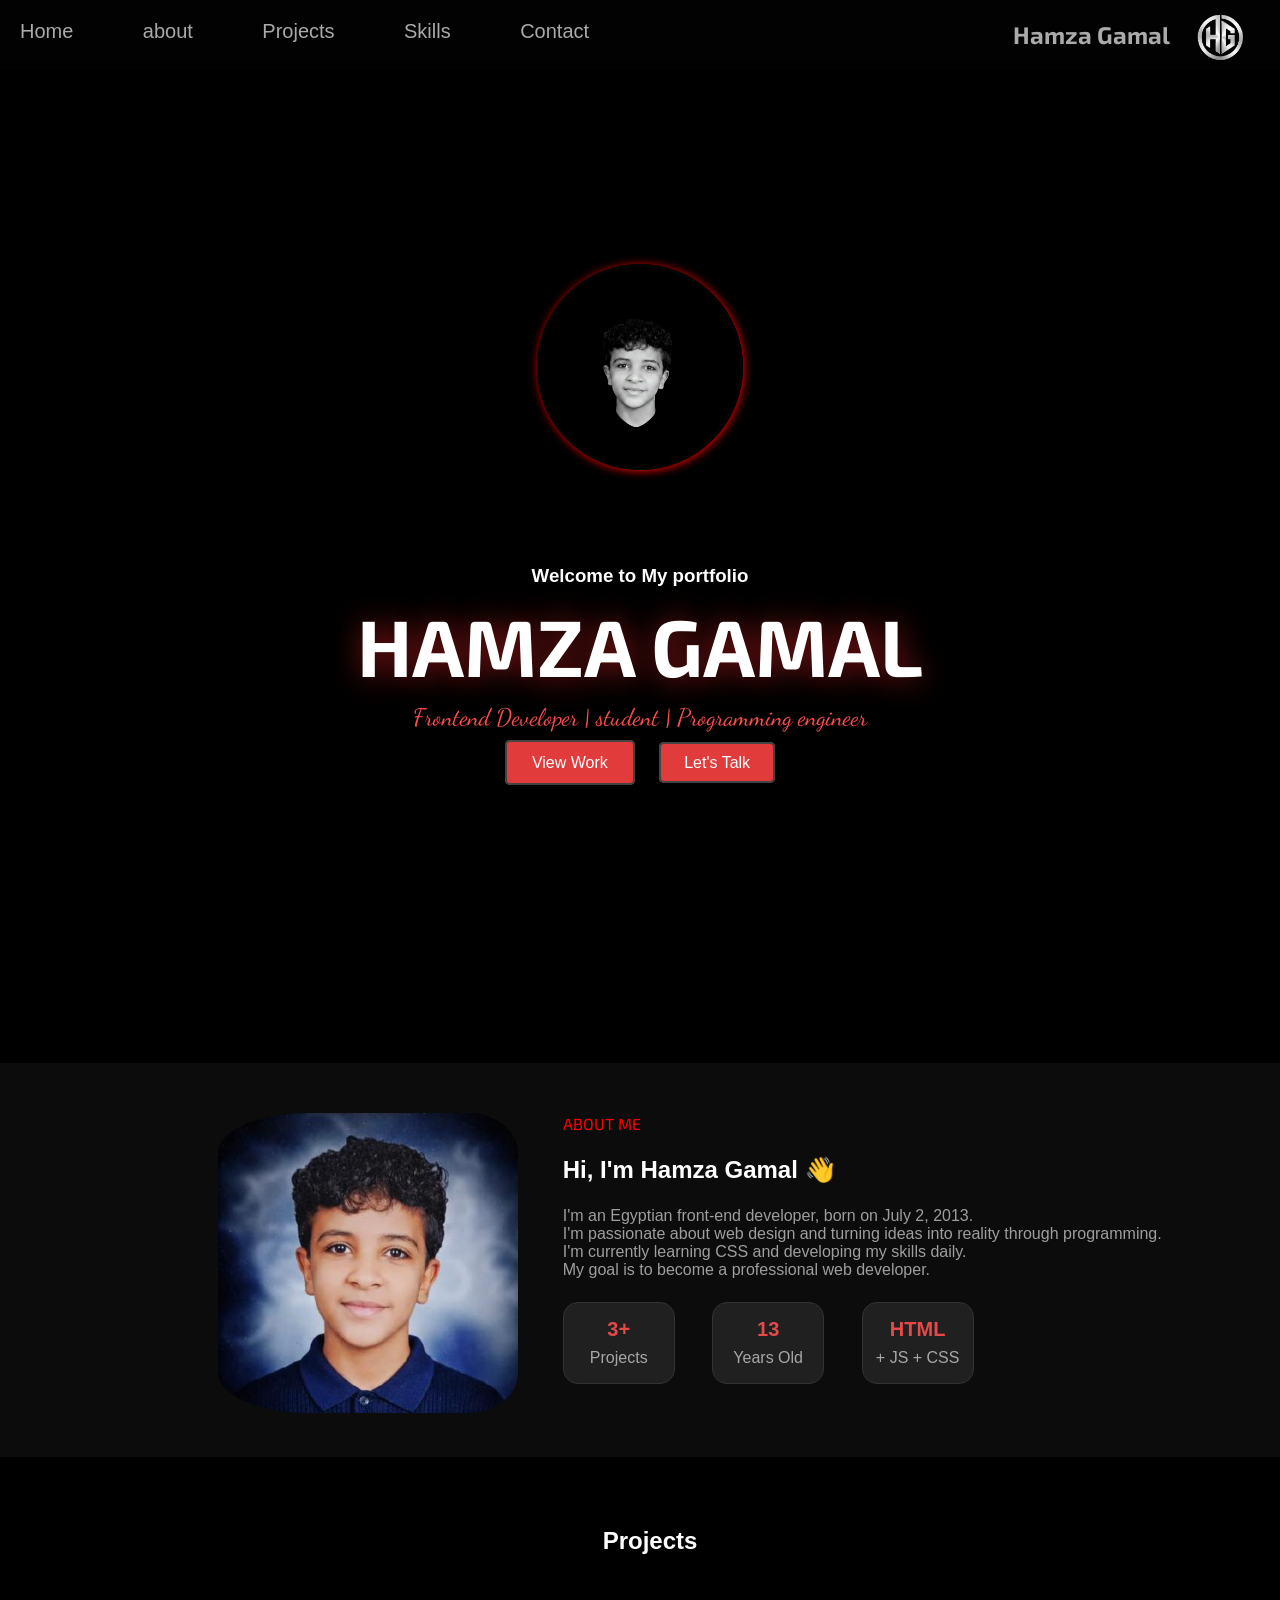
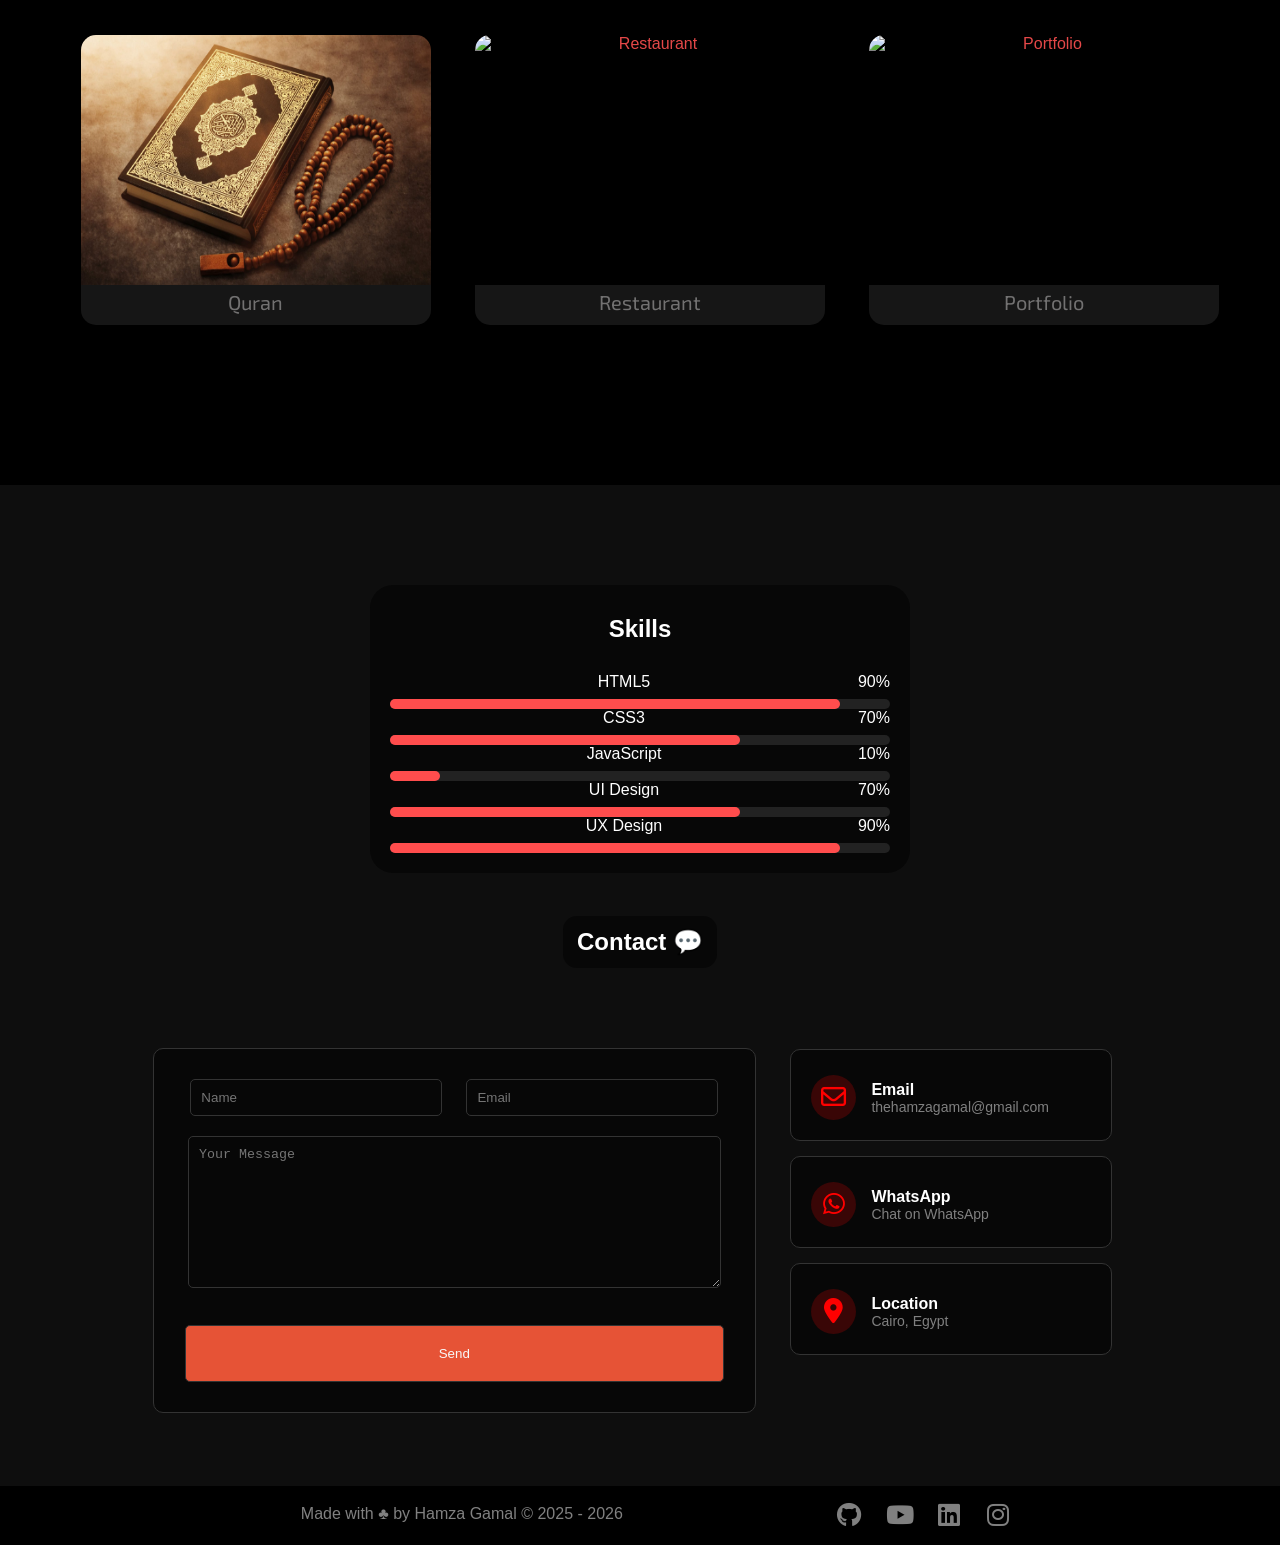
==== index.html @ 473e9469 "غيرت اسم لوجو الصفحه" ====
<!DOCTYPE html>

<html>



<head>

    <meta name="viewport" content="width=device-width, initial-scale=1.0">
    <link rel="stylesheet" href="style.css">
    <link rel="shortcut icon" href="images/logo-al-safha-al-portofolio.png" type="image/png">
    <title>Hamza Gamal | Portfolio</title>

    <!-- /////////////////////////////////////////// -->
    <link rel="stylesheet" href="https://cdnjs.cloudflare.com/ajax/libs/font-awesome/6.5.1/css/all.min.css">
    <link href="https://fonts.googleapis.com/css2?family=Dancing+Script:wght@400..700&family=Exo+2:ital,wght@0,100..900;1,100..900&family=Fira+Sans:ital,wght@0,100;0,200;0,300;0,400;0,500;0,600;0,700;0,800;0,900;1,100;1,200;1,300;1,400;1,500;1,600;1,700;1,800;1,900&family=Playwrite+DE+SAS:wght@300&family=Roboto:ital,wght@0,100..900;1,100..900&family=Rubik+Storm&display=swap" rel="stylesheet">

</head>




<body id="Home">
        <!-- //////////////////////////////////////////////////         navbar 🔴     //////////////////////////////////////////////// -->

    <header>
        <nav class="navbar">
            <div class="logo">
                <a id="#Home" href="https://hamza-gamal.github.io/portfolio/">Hamza Gamal</a>
                <div class="img-logo">
                    <a id="Home" href="https://hamza-gamal.github.io/portfolio/"> 
                    <img class="صوره-اللوجو" src="images/logo-white.png"alt="logo">
                    </a> 
                </div> 
            </div>

            <span class="hamburger"><i style="margin-left: 15px ; margin-top: 7px;" class="fa-solid fa-bars"></i></span>

            <ul class="nav-links">
                <li><a href="#Home">Home</a></li>
                <li><a href="#about">about</a></li>
                <li><a href="#Projects">Projects</a></li>
                <li><a href="#Skills"> Skills</a></li>
                <li><a href="#Contact">Contact </a></li>
            </ul>


    <div class="stop"></div>

        </nav>
             <div class="line"></div>   

    </header>


    <!-- //////////////////////////////////////////////////         hero 🔴     //////////////////////////////////////////////// -->

    <section id="home" class="hero">

        <div class="hero-content">
        <div class="image-caption">
        <div class="image-2-caption">
        <img class="image" src="images/hamza-pic4.jfif" alt="moparmeg">
        </div>
        <div class="caption">
            <h2>Hamza Gamal</h2>
            <p>Frontend Developer | student | Programming engineer</p>
           </div>

</div>
            <div class="text-hero">

                <h3 class="Welcomeportfolio">Welcome to My portfolio</h3>
                <h1 class="Hamza_Gamal">HAMZA GAMAL</h1>
                <p class="typewriter">Frontend Developer | student | Programming engineer</p>
                <div class="C">
                <a href="#Projects" class="main-btn">View Work</a>
                <a href="#Contact" class="sec-btn">Let's Talk</a>
                </div>

            </div>

    </section>
        </div>
        <span class="stop"></span>
    </div> 

        <!-- //////////////////////////////////////////////////         ABOUT ME 🔴     //////////////////////////////////////////////// -->


    <section id="about" class="about">

        <img class="about-dont-img img-about" src="images/275183231.jfif" alt="my image">

        <div class="about-dont-img">
            <p class="all-not-img p1-about">ABOUT ME</p>
            <h2 class="all-not-img h2-about">Hi, I'm Hamza Gamal 👋</h2>
            <p class="all-not-img p2-about">I'm an Egyptian front-end developer, born on July 2, 2013. <br> I'm passionate about web design and turning ideas into reality through programming. <br> I'm currently learning CSS and developing my skills daily. <br> My goal is to become a professional web developer.</p>
            <div class="all-not-img puzzile-about">
                <div style="color: rgb(231, 72, 72) ; margin-top: 15px;; font-weight: bold;font-size: 20px;">3+</div>
                <div style="color: rgb(167, 167, 167) ; margin-top: 8px;">Projects</div>
            </div>
            <div class="all-not-img puzzile-about">
                <div style="color: rgb(231, 72, 72) ; margin-top: 15px;; font-weight: bold;font-size: 20px;">13</div>
                <div style="color: rgb(167, 167, 167) ; margin-top: 8px;">Years Old</div>
            </div>
            <div class="all-not-img puzzile-about">
                <div style="color: rgb(231, 72, 72) ; margin-top: 15px;; font-weight: bold;font-size: 20px;">HTML</div>
                <div  id="Projects" style="color: rgb(167, 167, 167) ; margin-top: 8px;">+ JS + CSS</div>
            </div>
        </div>

    </section>



        <!-- //////////////////////////////////////////////////         Projects 🔴     //////////////////////////////////////////////// -->
<div style="text-align: center;">
    <section  class="Projects">

        <h1>Projects</h1>

        <span class="Project3">

            <span  class="Project">
                <a target="_blank" href="https://hamza-gamal.github.io/quran-kareem/">
                    <img src="images/image copy 8.png" alt="Quran">
                    <p>Quran</p>
                </a>
            </span>

            <span class="Project">
                <a target="_blank" href="https://hamza-gamal.github.io/restaurant/">
                    <img src="images/image copy 9.png" alt="Restaurant">
                    <p>Restaurant</p>
                </a>
            </span>
            
            <span style="margin-bottom: 30px;" class="Project">
                <a target="_blank" href="https://hamza-gamal.github.io/portfolio/">
                    <img src="images/image copy 7.png" alt="Portfolio">
                    <p id="Skills">Portfolio</p>
                </a>
            </span>
            
            </span>

        </span>
        

    </section>
</div>
        <!-- //////////////////////////////////////////////////         skills 🔴     //////////////////////////////////////////////// -->
       <div class="skills-skills">
        <section class="skills" style="padding: 20px;">
<h1 class="skills-title" style=" padding:  10px 0 30px 0; text-align: center;">Skills</h1>



                <div class="skill-info">
                    <span>HTML5</span>
                    <span class="numper">90%</span>
                </div>

                <div class="bar">
                    <div class="fill" style="width: 90%"></div>
                </div>

                <div class="skill-info">
                    <span>CSS3</span>
                    <span class="numper">70%</span>
                </div>

                <div class="bar">
                    <div class="fill" style="width: 70%"></div>
                </div>

                <div class="skill-info">
                    <span>JavaScript</span>
                    <span class="numper">10%</span>
                </div>

                <div class="bar">
                    <div class="fill" style="width: 10%"></div>
                </div>

                <div class="skill-info">
                    <span>UI Design</span>
                    <span class="numper">70%</span>
                </div>

                <div class="bar">
                    <div class="fill" style="width: 70%"></div>
                </div>

                <div class="skill-info">
                    <span>UX Design</span>
                    <span class="numper">90%</span>
                </div>

                <div class="bar">
                    <div class="fill" style="width: 90%"></div>
                </div>


</section>
<div></div>

        <!-- //////////////////////////////////////////////////         footer🟥     //////////////////////////////////////////////// -->


    <section class="footer">

            <span class="Contact-and-contactme">

                <h2 style=" text-align: center; margin: auto; border-radius: 14px; padding: 12px; ; width: 130px; background-color:  #070707; margin-top: 33px;"> Contact 💬</h2>

                <form action="https://formspree.io/f/xbdpvqge" method="POST" class="Contact Contact-and-contactme"
                    id="Contact">
                    <span>
                        <input class="al-input" required type="text" name="username" minlength="2" maxlength="30"
                            placeholder="Name">
                        <input name="email" minlength="3" maxlength="40" type="email" required placeholder="Email">
                    </span>


                    <textarea required minlength="10" class="لون-ال-textarea" placeholder="Your Message" name="Message"
                        id=""></textarea>
                    <br>

                    <button type="submit">Send</button>

                </form>

                <!-- ///////////////////////////////////////////////// -->



                <span class="Contactme Contact-and-contactme">

                    <div class="email e-l-p">
                        <div class="icon-contactme"><i class="fa-regular fa-envelope"></i></div>                
                        <div class="e-l-p-text">  
                        <span class="title-contactme">Email</span>
                        <a target="_blank" href="mailto:thehamzagamal@gmail.com" class="data-contactme">thehamzagamal@gmail.com</a>
                    </div>
                    </div>

                    <div class="Location e-l-p">
                        <div class="icon-contactme"><i class="fa-brands fa-whatsapp"></i></div>
                        <div class="e-l-p-text">                
                        <span class="title-contactme">WhatsApp</span>
                        <a target="_blank" href="https://wa.me/201121904745" class="data-contactme">Chat on WhatsApp</a>
                        </div>
                    </div>

                    <div class="phone e-l-p">
                        <div class="icon-contactme"><i class="fa-solid fa-location-dot"></i></div>  
                        <div class="e-l-p-text">  
                        <span class="title-contactme">Location</span>
                        <span  class="data-contactme">Cairo, Egypt</a>
                        </div>
                    </div>

                </span>
    </section>

<div class="stop"></div>
    <footer style="margin-top: 23px;">


            <p> <span class="al-footer">Made with ♣ by Hamza Gamal © 2025 - 2026</span>
                <a style=" position: relative; top: 5px; " target="_blank" href="https://github.com/hamza-gamal"><i class="fa-brands fa-github"></i></a>
                <a style=" position: relative; top: 5px; " target="_blank" href="https://www.youtube.com/@HamzaGamalDev"> <i class="fa-brands fa-youtube"></i></a>
                <a style=" position: relative; top: 5px; " target="_blank" href="https://www.linkedin.com/in/HamzaGamalDev/"> <i class="fa-brands fa-linkedin"></i> </a>
                <a style=" position: relative; top: 5px; " target="_blank" href="https://www.instagram.com/hamzagamaldev"> <i class="fa-brands fa-instagram"></i> </a>
            </p>

    </footer>
<script src="script.js"></script>
</body>
</html>
---- style.css ----
@import url('https://fonts.googleapis.com/css2?family=Playwrite+AT:ital,wght@0,100..400;1,100..400&display=swap');


body {
    color: rgb(255, 255, 255);
    background-color: #000000;
    background-position: center 130%, center center;
    background-attachment: fixed;
    background-repeat: no-repeat;
    height: 100%;
    background-size: cover;
    font-family: 'Segoe UI', Tahoma, Geneva, Verdana, sans-serif;
    text-decoration: none;
}

html {
    scroll-behavior: smooth;
    overflow-x: hidden;
    height: 100%;



}

* {
    margin: 0;
    padding: 0;
    max-width: 100%;
}


a {
    text-decoration: none;
    color: #e54848;
}

.stop {
    display: none;
}

img {
    width: 100%;
}
h1 {
    text-align: center;
}



/* //////////////////////////////////////////////////////           navbar 🔴         //////////////////////////////////////////////////////*/



 .Welcomeportfolio
{
transition: 0.4s;
}
.Welcomeportfolio:hover
{
color: tomato;
transform: scale(1.07);
}
.hamburger {
    display: none;
}

.nav-links a:hover {
    color: #e54848;
    transition: 0.4s;
}

.nav-links a {
    color: rgb(170, 170, 170);
}

.nav-links li {
    display: inline-block;
    margin-left: 20px;  
    padding-right: 5vh;
    color: rgb(170, 170, 170);
}

.nav-links a {
    color: rgb(170, 170, 170);
    text-decoration: none;
    font-size: 20px;
}

.img-logo {
    width: 100px;
    float: right;
    margin-bottom: 6px;
    padding-bottom: 10px;
}
.navbar {
    background: rgba(4, 4, 4, 0.6);  
    backdrop-filter: blur(15px); 
    border-bottom: 1px #464646 solid;
    margin-bottom: 10px;
    height: 40px;
    padding-top: 20px;
    padding-bottom: 20px;
    width: 100%;
    position: fixed;
    top: 0;
    padding-bottom: 10px;
    background-size: contain;
    background-repeat: no-repeat;
    background-position: center;
    z-index: 9999999;
}


.logo a {
    color: rgb(170, 170, 170);
}

.logo {
    font-size: 24px;
    font-family: "Exo 2", sans-serif;
    margin-right: 10px;
    float: right;
}

.logo:hover a {
    color: #e54848;
    display: inline-block;
}

.logo:hover .صوره-اللوجو {
    transform: scale(1.1);
    filter: brightness(0) saturate(100%) invert(35%) sepia(86%) saturate(4619%) hue-rotate(345deg) brightness(113%) contrast(80%);
}

.logo a, .صوره-اللوجو {
    transition: 0.4s;
}


.صوره-اللوجو {
    margin-top: -20px;
}

.line {
    display: inline-block;
    position: absolute;
    top: 70px;
    left: 0;
    width: 100%;
    height: 0.5px;
    background-color: #000000;
    z-index: 999999999999999999;
}




.logo {
    font-size: 24px;
    font-weight: bold;
    font-family: 'Exo 2';
}

.logo span {
    color: #ff4d4d;
}

.nav-links {
    list-style: none;
}

.nav-links li {
    margin-left: 20px;
}

.nav-links a {
    text-decoration: none;
}


/* //////////////////////////////////////////////////////           hero 🔴         //////////////////////////////////////////////////////*/

.hero {
    height: 100%;
    margin-top: 33px;
    padding-top: 30px;
    background-color: #111111;
    color: #fff;
    text-align: center;
    height: 100vh;
    margin-bottom: 100px;
    background-color: #000000;
    background-size: cover;
    background-position: center;
    display: flex;
    justify-content: center;
    align-items: center;
    text-align: center;
    color: #fff;
}

.hero-content {
    display: block;
}

.hero h1 {
    font-size: 80px;
    font-family: 'Exo 2';
    margin: 10px 0;
}

.hero p {
    font-size: 24px;
    font-family: 'Dancing Script';
    color: #ff4d4d;
    margin-bottom: 22px;
}
.text-hero
{
        margin-top: 9vh;
}


.hero img {
    margin: auto;
    margin-top: 10px;
}



.Hamza_Gamal {
    text-shadow: 1px 1px 30px rgba(155, 26, 26, 0.9);
}

.image-caption:hover .image{
    transform: scale(1.1,1.1);
}

.image-caption:hover .caption{
    opacity: 1;
    transition: opacity 1s;
    transform: rotate(360deg);
}
.image-caption:hover .caption h2{
    transition: left 1s 1s;
    left: 0;
}
.image-caption:hover .caption p{
    transition: left 1s 1s;
    left: 0;
}


.image {
    width: 200px;
    filter: contrast(115%) brightness(110%) saturate(150%) ;
    height: 200px;
    border-radius: 50%;
    border: #141414 solid;
    box-shadow: 1px 1px 10px rgba(155, 26, 26);
    margin-top: 96px;
    transition: transform 1s 1s;    
    margin: auto;
}
.image-caption
{
    position: relative;
    overflow: hidden;
    margin-bottom: -32px;
    height: 230px;
    margin: auto;
    width: 240px;
}
.caption
{
    position: absolute;
    overflow: hidden; 
    left: 20px;
    background-color: rgba(48, 48, 48, 0.5);
    width: 200px;
    height: 200px;
    border-radius: 50%;
    top: 13px;
    opacity: 0;
    transition: opacity 0.5s , transform 1s;
}
.caption p
{
    color: tomato;
    transition: left 0.5s 0.5s;
    margin-top: 20px;
    font-family: "Exo 2", sans-serif;
    font-size: large;
    position: relative;
    left: 100%;
}

.caption h2
{
    transition: left 0.5s 0.5s;
    position: relative;
    left: 100%;
    background-color: rgba(0, 0, 0);
    padding-top: 30px;
    margin: 0;
    font-size: 20px;
    color: tomato;
    width: 90%;
    margin-left: 10px;
}
.main-btn {
    background: #e23b3b;
    color: #fff;
    padding: 12px 25px;
    text-decoration: none;
    border-radius: 5px;
    margin: 10px;   
    border: 2px solid #444343;
}

.sec-btn {
    border: 2px solid #444343;
    color: #fff;
    padding: 10px 23px;
    background-color: #e23b3b;
    text-decoration: none;
    border-radius: 5px;
    margin: 10px;
    transition: transform 0.3s ,  background-color 0.3S;
}

.main-btn:hover , .sec-btn:hover{
    background-color: #ec3636;
}


/* //////////////////////////////////////////////////////           about 🔴         //////////////////////////////////////////////////////*/


.about {
    background-size: cover;
    width: 100%;
    margin: auto;
    margin-bottom: 50px;
    padding: 0 0 50px 50px;
    background-color: #0c0c0c;
    text-align: center;
}
.about-dont-img {
    display: inline-block;
    text-align: left;
}
.p1-about {
    color: rgb(255, 0, 0);
    font-family: "Exo 2", sans-serif;
    font-optical-sizing: auto;
}

.p2-about {
    color: #9e9e9e;
}

.puzzile-about {
    width: 110px;
    display: inline-block;
    border: #333 solid 0.5px;
    margin: 0 33px 0 0;
    border-radius: 15px;
    text-align: center;
    height: 80px;
    background-color: #202020;
    transition: 0.4s;
}

.puzzile-about:hover {
    transform: translateY(-5px);
    background-color: #444343;
}

.puzzile-about:active
{
    transform: scale(0.90);
}
.img-about {
    width: 300px;
    border-radius: 90px;
    margin-bottom: -100px;
    padding-top: 50px;
    padding-bottom: 50px;
    padding-right: 40px;
}


.all-not-img {
    margin-bottom: 23px;
}


/* //////////////////////////////////////////////////////           Projects 🔴         //////////////////////////////////////////////////////*/
.Projects
{
        display: inline-block;
        margin: auto;
        text-align: center;
        margin-left: 10px;
        width: 100%;
        margin-bottom: 100px;
}
.Project3 {
    overflow: visible;
}

.Project {
    display: inline-block;
    margin: 70px 10px 0 10px;
    transition: 0.4s;
    cursor: pointer;
    padding-bottom: 10px;
    box-sizing: border-box;
    width: auto;
    border-radius: 15px;
    overflow: visible;
}
.Projects h1
{
    margin-top: 20px;
    transition: 0.4s;
}
.Project p
{
    color: rgb(114, 113, 113);
    background-color: #161616;
    text-align: center;
    font-size: 20px;
    transition: 0.4s;
    height: 30px;
    width: 350px;
    border-bottom-left-radius: 15px;
    border-bottom-right-radius: 15px;
    margin-top: 0;
    padding-top: 5px;
    padding-bottom: 5px;
    margin-left: 10px;
    font-family: "Exo 2", sans-serif;
}
.Project img
{
    width: 350px;
    height: 250px;
    border-top-left-radius: 15px;
    border-top-right-radius: 15px;
    margin: 10px 10px 0;
    display: block;
    transition: 0.4s;
}
.Project:hover {
    transform: translateY(-10px);
    box-shadow: 0 0 25px 20px rgba(255, 77, 77, 0.6);
    border-radius: 15px;
}
.Project:hover img
{
    filter: contrast(110%) brightness(70%) saturate(120%);
}

.Project:hover p
{
  font-weight: bold;
}

/* //////////////////////////////////////////////////////           skills 🔴         //////////////////////////////////////////////////////*/
.skills{
    transition: 0.4s;
    text-align: center;
    margin: auto;
    border-radius: 23px;
    padding-bottom: 33px;
    margin-top: 100px;
    width: 500px;
    margin: auto;
    padding: 0 1.5% 1.5% 1.5%;
    margin-top: 33px;
    margin-top: 20px;
    position: relative;
    top: 100px;
    background-color: #070707;
    margin-top: 20px;
}
.skills-skills
{
    width: 100%;
    background-color: #0e0e0e;
}
.bar {
    background: #222;
    border-radius: 20px;
    height: 10px;
}

.fill {
    background: #ff4d4d;
    height: 10px;
    border-radius: 20px;
}

.numper {
    float: right;
}

.skill-info {
    margin-bottom: 8px;
    color: #fff;
}


/* //////////////////////////////////////////////////////           footer 🔴         //////////////////////////////////////////////////////*/


form {
    background: #070707;
    overflow: hidden;
    display: inline-block;
    max-width: 700px;
    width: 57%;
    border-radius: 10px;
    color: #ffffff;
    border: rgb(51, 51, 51) 0.1px solid;
    margin-bottom: -33px;
    padding: 30px 17px 30px 17px;
    margin: 80px 30px 0 0;
}

input {
    background-color: #070707;
    border: 1px solid #333;
    border-radius: 5px;
    display: inline-block;
    margin: auto;
    margin-bottom: 20px;
    padding: 10px;
    width: 40.5%;
    color: #ffffff;
}

.footer {
    text-align: center;
    background-color: #0e0e0e;
    margin-top: 70px;
    display: flex;        
    justify-content: center; 
    align-items: flex-start; 
    gap: 40px;            
    flex-wrap: wrap;      
    padding: 40px 40px 0 40px;           
}
footer {
    background: #000000;
    color: gray;
    display: flex;
    padding: 10px 20px 20px 20px;
    text-align: center;
    width: 100vw;
    display: block;
}



button {
    padding: 20px;
    margin: 33px 0 0 0;
    background-size: cover;
    background-position: center center;
    border: #333 solid 1px;
    color: #f8f8f8;
    display: inline-block;
    border-radius: 5px;
    display: inline-block;
    background: rgb(230, 83, 54);
    text-align: center;
    width: 95%;
    transition: 0.3s;
}

button:hover {
    transform: scale(1.01);
    background: rgb(202, 57, 31);
}


.Contactme {
    border-radius: 20px;
    display: inline-block;
    margin: 0 0 00px 0;        
}
.icon-contactme {
    background-color: rgba(255, 0, 0, 0.2);
    width: 45px;
    height: 45px;
    border-radius: 50%;
    display: flex;
    align-items: center;
    justify-content: center;
    font-size: 25px;
    color: red;
}

.e-l-p {
    background-color: #070707;
    margin: 15px 15px 15px 0;
    display: flex;
    align-items: center;
    gap: 15px;
    width: 280px;
    position: relative;
    bottom: 93px;   
    padding: 20px;
    padding-top: 25px;
    border-radius: 10px;
    border: rgb(51, 51, 51) 0.1px solid;
}

.title-contactme {
    font-weight: bold;
    color: white;
    text-align: left;
    display: block;
}

.data-contactme {
    color: gray;
    font-size: 14px;
    display: block;
}
.Contactme a
{
    transition: 0.2s;
}
.Contactme a:hover {
    color: rgb(179, 14, 14);
}

.e-l-p-text {
    display: flex;
    flex-direction: column; 
}



textarea {
    color: #ffffff;
    width: 90%;
    overflow: auto;
    resize: vertical;
    min-height: 100px;
    max-height: 150px;
    height: 130px;
    padding: 13px;
    border-radius: 5px;
    background-color: #070707;
    border: 1px solid #333;
    border-radius: 5px;
    padding: 10px;
    margin: auto;
}

.Contact-and-contactme {
    display: inline-block;
}


.al-footer {
    margin-right: 200px;
    display: inline-block;
    transition: 0.3s;
}

.al-footer:hover {
    color: #ff4d4d;
    transform: scale(1.05);
}

.al-input {
    margin-right: 3.5%;
}


footer a {
    color: gray;
    font-size: 25px;
    margin: 0 10px;
    transition: 0.3s;
}

footer a:hover {
    color: #ff4d4d;
    transform: scale(1.2);
    display: inline-block;
}

/* //////////////////////////////////////////////////////////////// media 🔴 //////////////////////////////////////////////////////////// */
@media (max-width: 845px) {
    .nav-links {
        display: none;
        position: absolute;
        top: 100%;
        left: 0;
        width: 100%;
        background: #111;
    }

    .hamburger {
        display: block;
    }

    .nav-links.active {
        display: block;
    }

    .hamburger {
        display: block;
    }
}

@media (max-width: 1042px) {
     form
     {
        width: 50%;
     }
}
@media (max-width: 909px) {
     .Contactme
     {
        width: 30%;
     }
}

@media (max-width: 719px) {
        .Contactme
    {
        width: 100%;
        position: relative;
        top: 80px;
        display: flex;
        margin: auto;
        text-align: center;
        display: block;
    }
    form
    {
        margin-bottom: 32px;
        width: 95%;
        position: relative;
        right: 30px;
    }

     }

@media (max-width: 635px) {
    body
    {
      overflow-x: hidden;
    }
    .skills
    {
        width: 90%;
    }
    input
    {
        width: 90%;
    }
    textarea
    {
        padding-bottom: 0;
        margin-bottom: 0;
    }
    button
    {
        width: 100%;
    }
}

@media  (max-width: 967px) {
   .img-about
  {
    display: block;
    margin-bottom: 30px;
    padding-top: 10px;
  }  
  .puzzile-about
  {
    position: relative;
    left: 0;
  }
  .about
  {}
}

@media (max-width:777px)
{
.Project
    {
    padding-top: 30px;
    display: flex;
    margin-right: 0;
    padding-right: 0;
    position: relative;
    right: 10px;
    text-align: center;
    display: block;
    margin: auto;
    width: 340px;
    height: 60%;
    }
}
@media (max-width:777px)
{
    .al-footer {
        margin: auto;
        display: block;
        margin-bottom: 20px;
    }
}
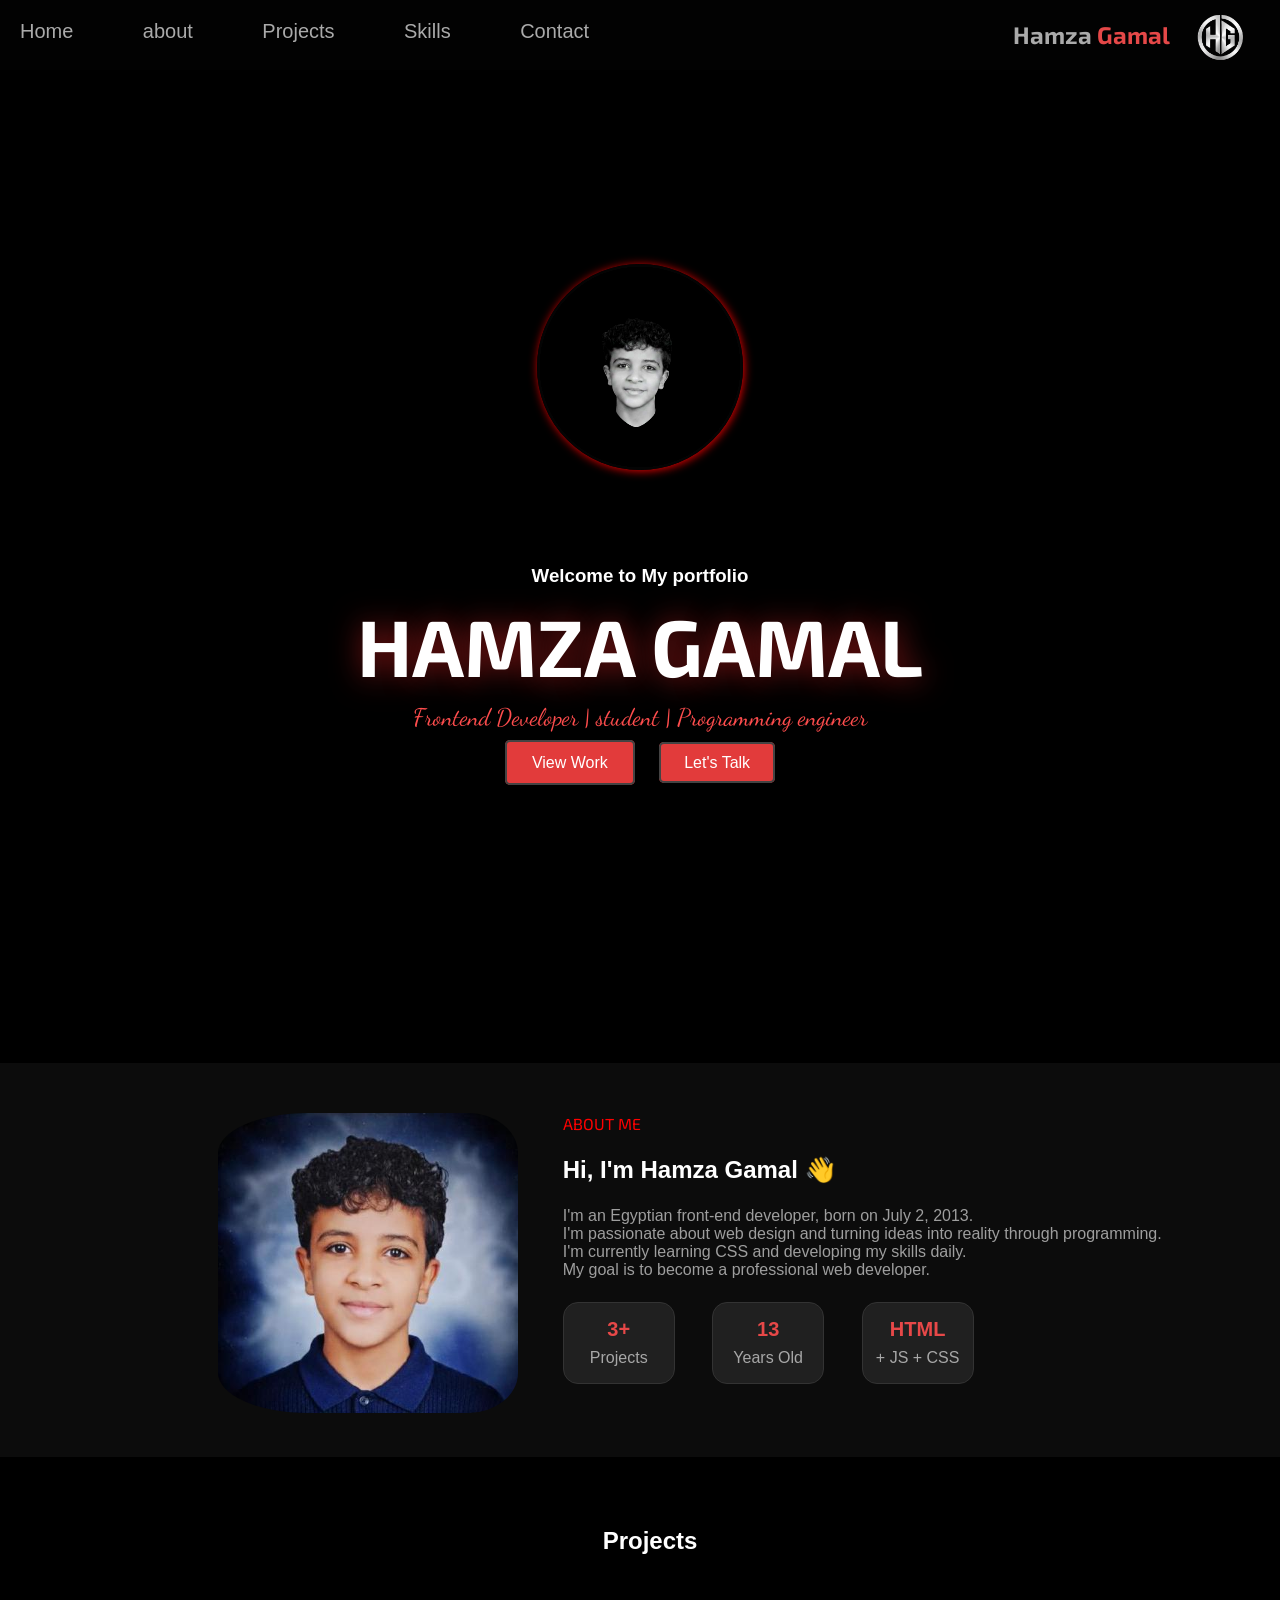
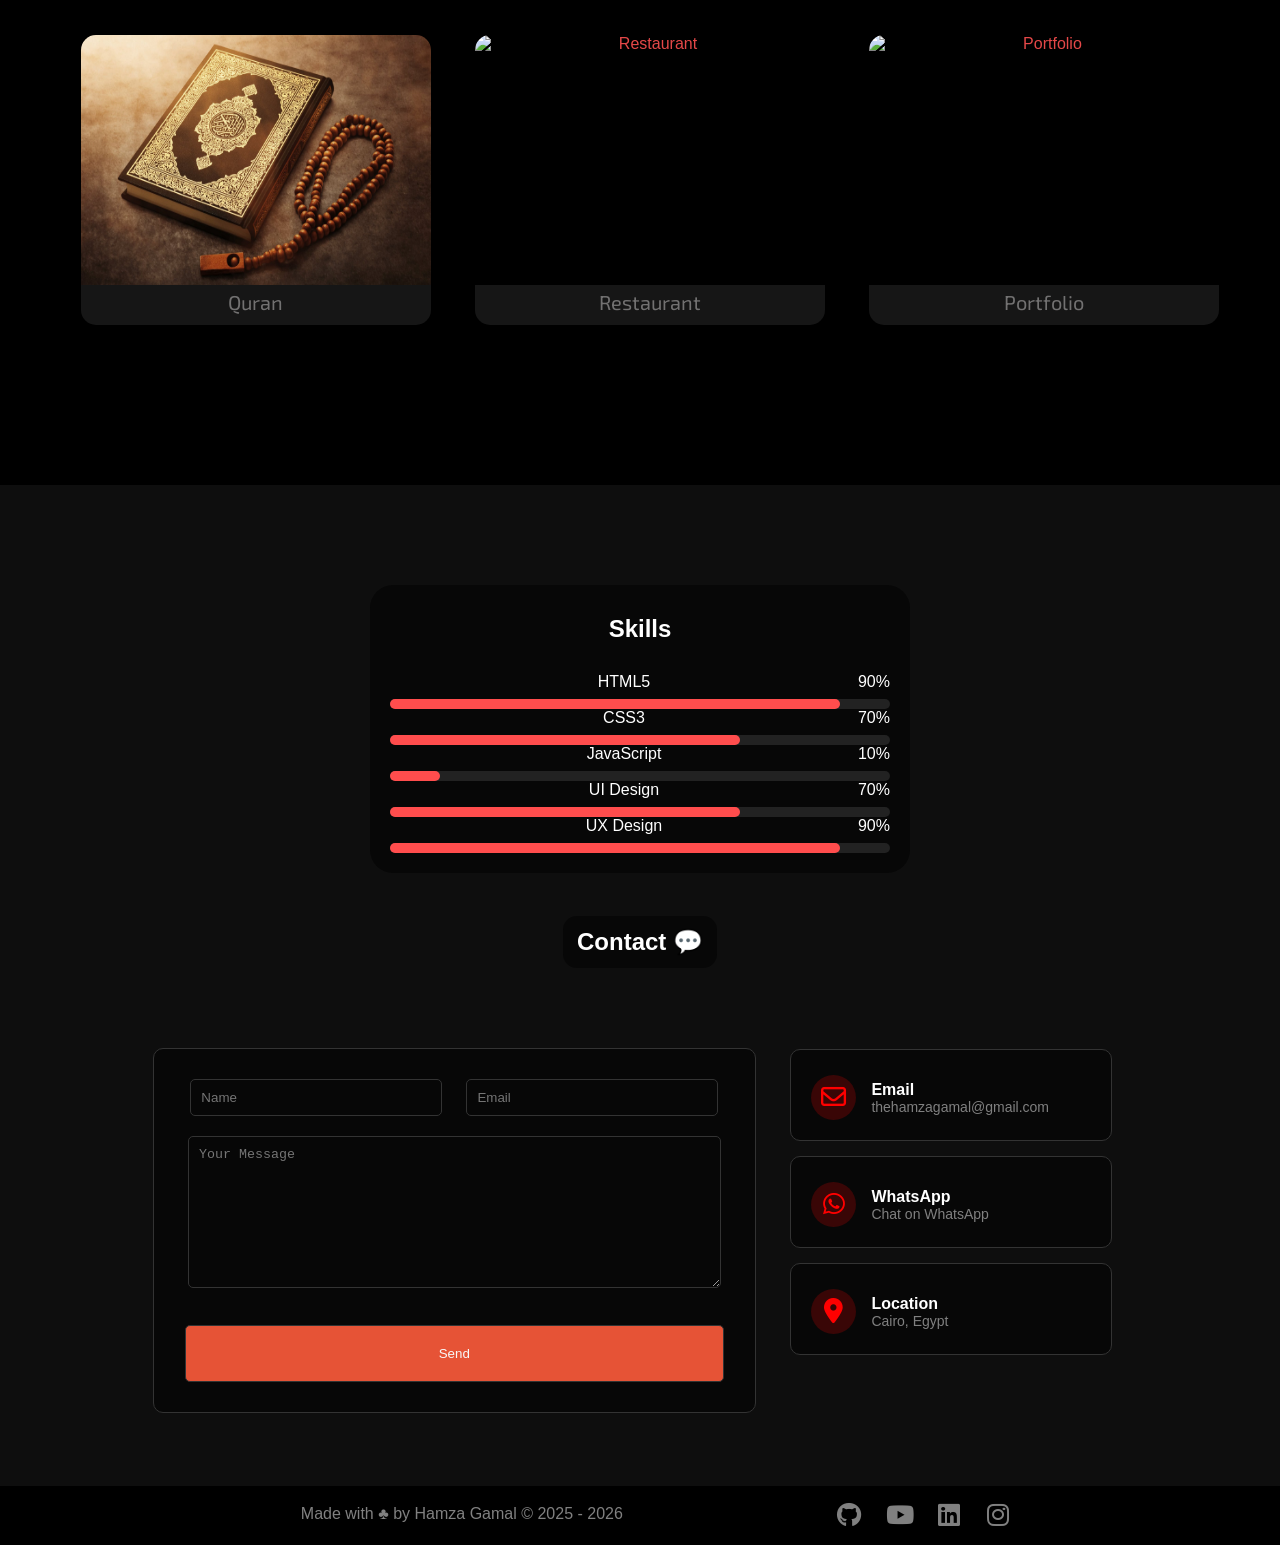
==== commit eb8e9161: "werrt6w" ====
--- a/index.html
+++ b/index.html
@@ -26,7 +26,7 @@
     <header>
         <nav class="navbar">
             <div class="logo">
-                <a id="#Home" href="https://hamza-gamal.github.io/portfolio/">Hamza Gamal</a>
+                <a id="#Home" href="https://hamza-gamal.github.io/portfolio/">Hamza <span style="color: #e54848;">Gamal</span></a>
                 <div class="img-logo">
                     <a id="Home" href="https://hamza-gamal.github.io/portfolio/"> 
                     <img class="صوره-اللوجو" src="images/logo-white.png"alt="logo">
@@ -206,7 +206,7 @@
 </section>
 <div></div>
 
-        <!-- //////////////////////////////////////////////////         footer🟥     //////////////////////////////////////////////// -->
+        <!-- //////////////////////////////////////////////////         footer 🔴     //////////////////////////////////////////////// -->
 
 
     <section class="footer">
--- a/style.css
+++ b/style.css
@@ -184,7 +184,6 @@
     height: 100%;
     margin-top: 33px;
     padding-top: 30px;
-    background-color: #111111;
     color: #fff;
     text-align: center;
     height: 100vh;
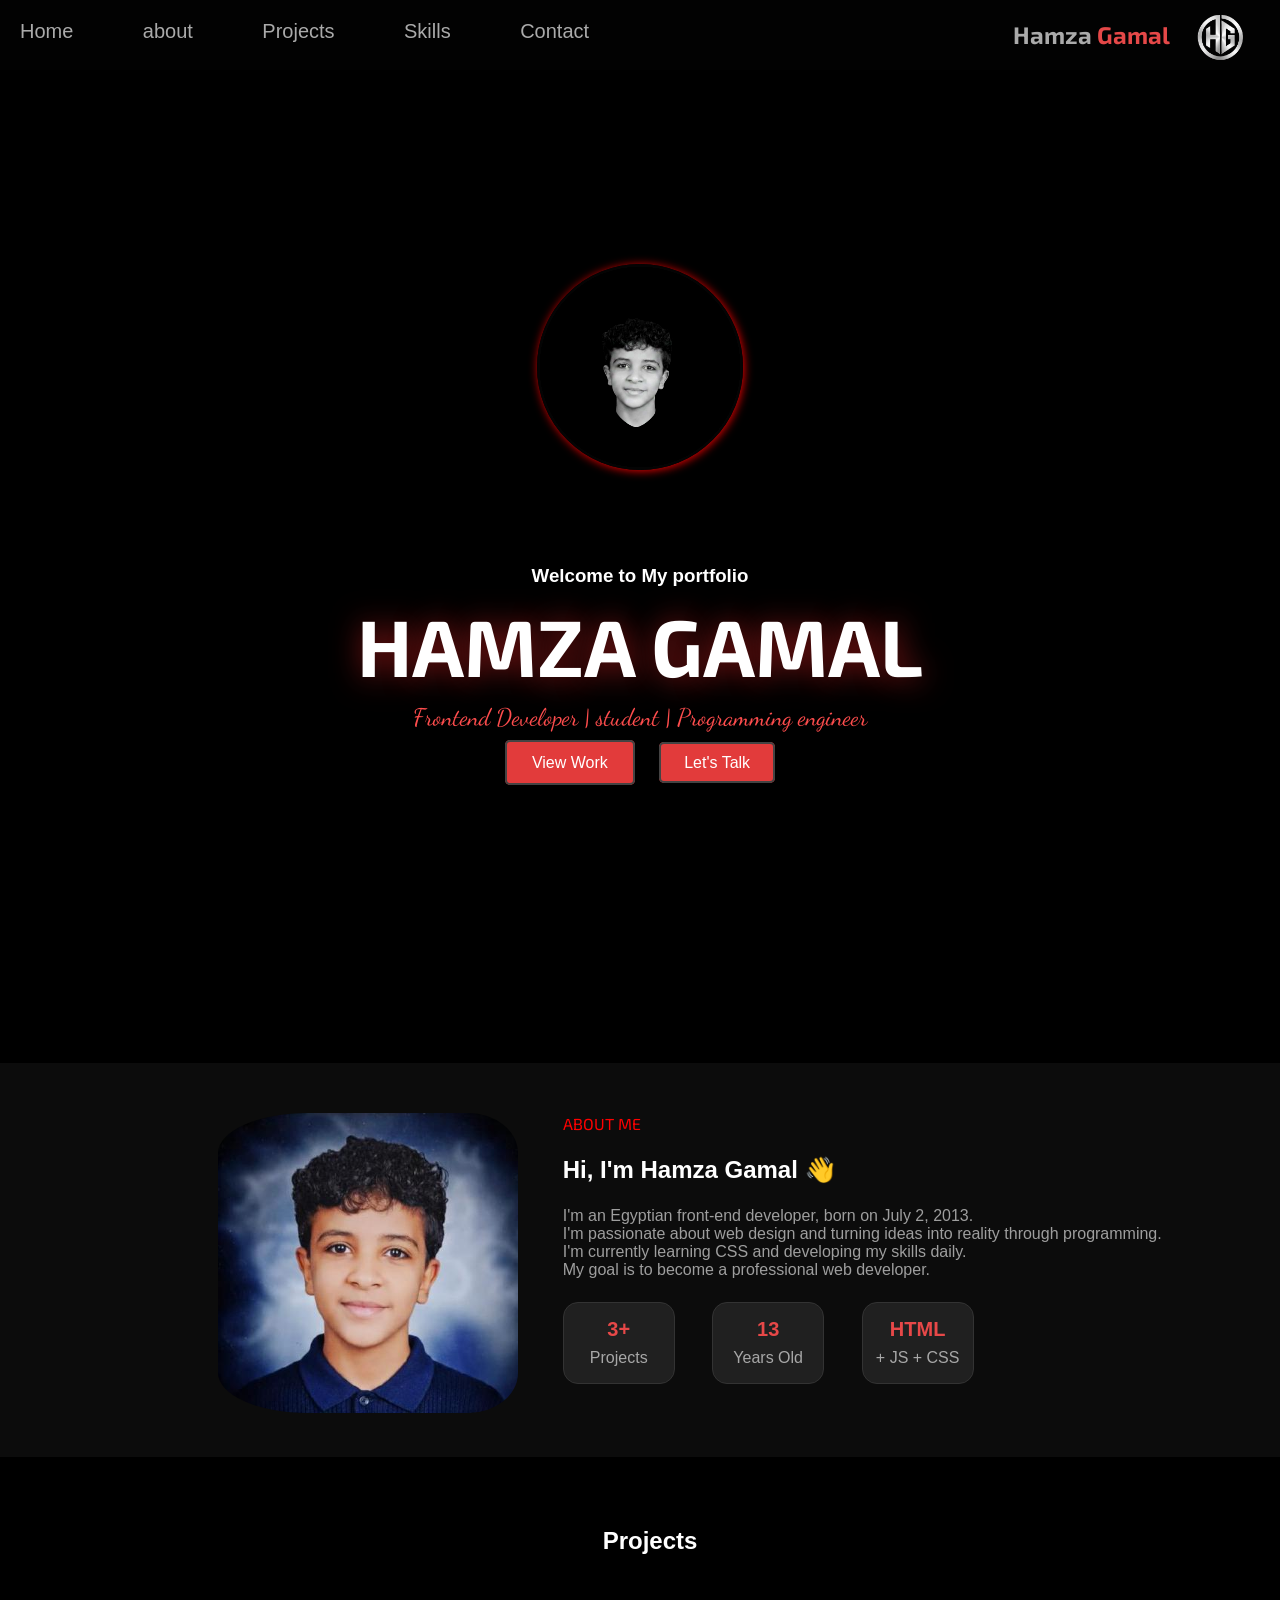
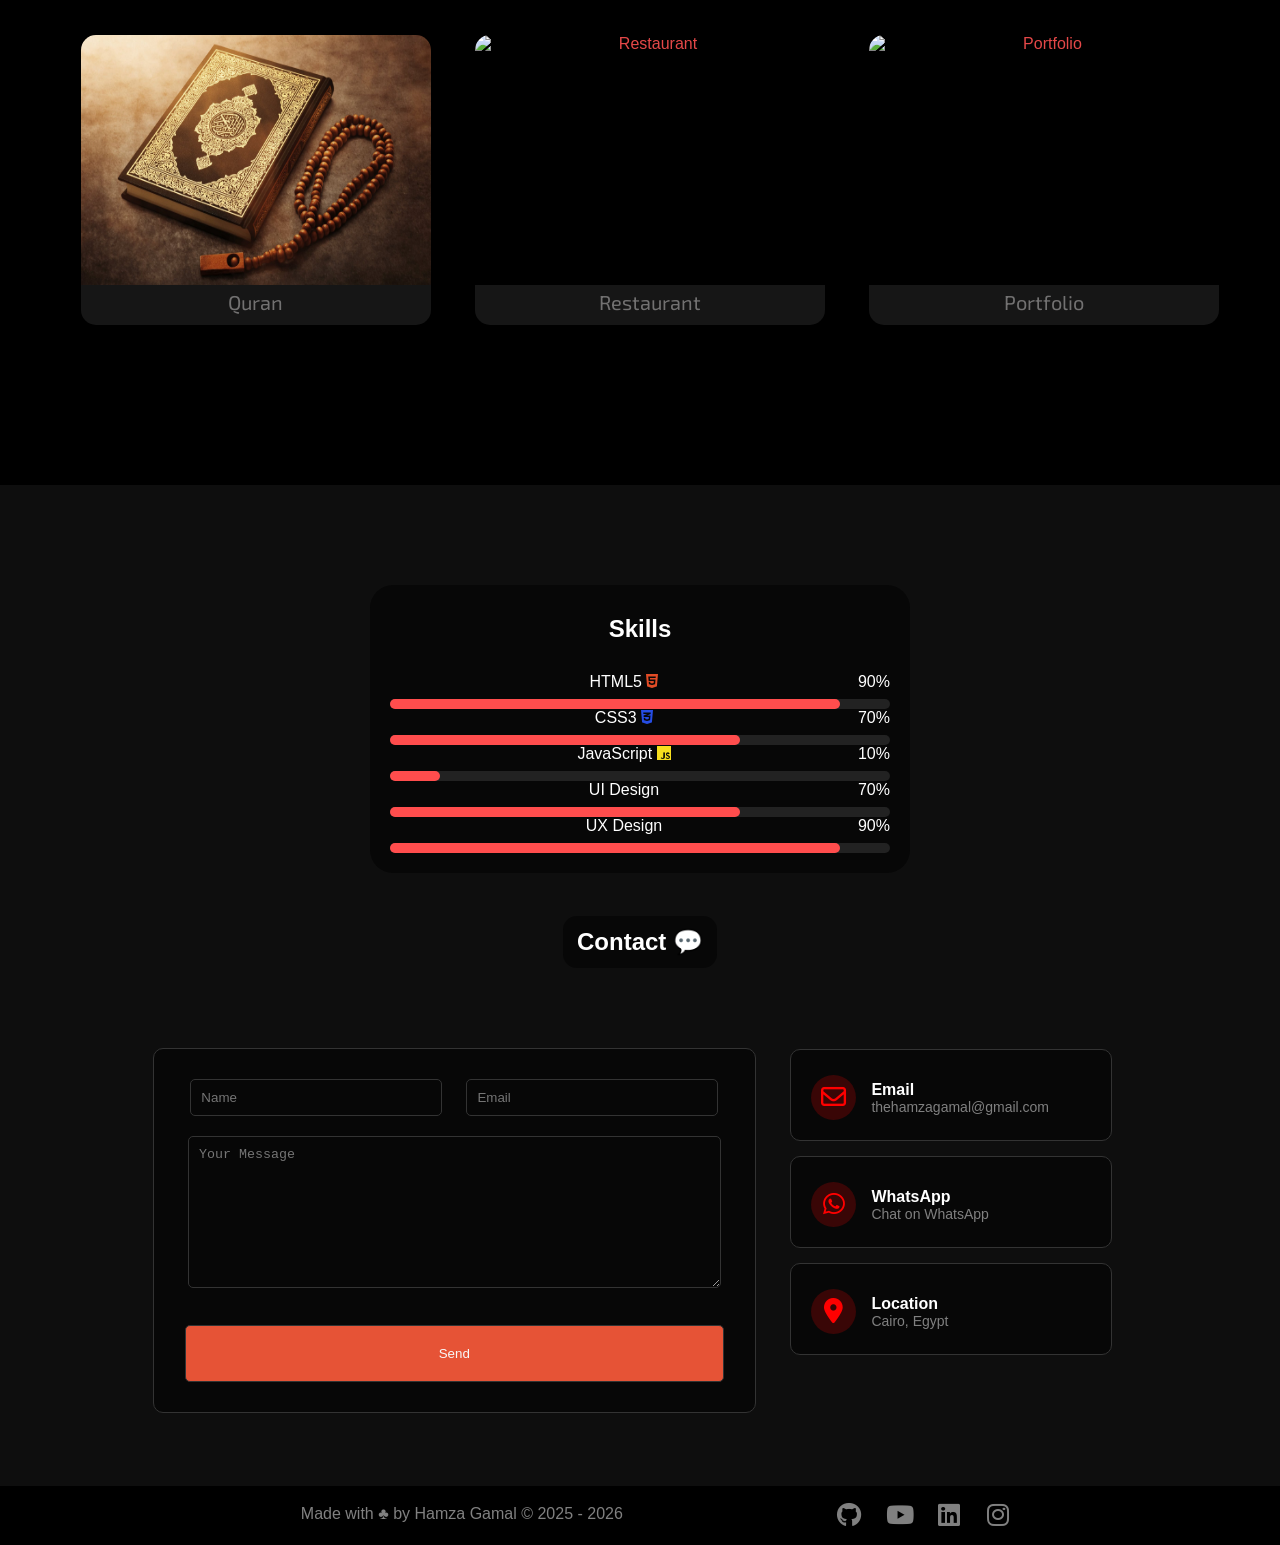
==== commit a1049494: "بصدر ال هيو" ====
--- a/index.html
+++ b/index.html
@@ -159,6 +159,7 @@
 
                 <div class="skill-info">
                     <span>HTML5</span>
+                    <i class="fa-brands fa-html5" style="color: #e34c26;"></i>
                     <span class="numper">90%</span>
                 </div>
 
@@ -168,6 +169,7 @@
 
                 <div class="skill-info">
                     <span>CSS3</span>
+                <i class="fa-brands fa-css3-alt" style="color: #264de4;"></i>
                     <span class="numper">70%</span>
                 </div>
 
@@ -177,6 +179,7 @@
 
                 <div class="skill-info">
                     <span>JavaScript</span>
+                <i class="fa-brands fa-js" style="color: #f7df1e;"></i>
                     <span class="numper">10%</span>
                 </div>
 
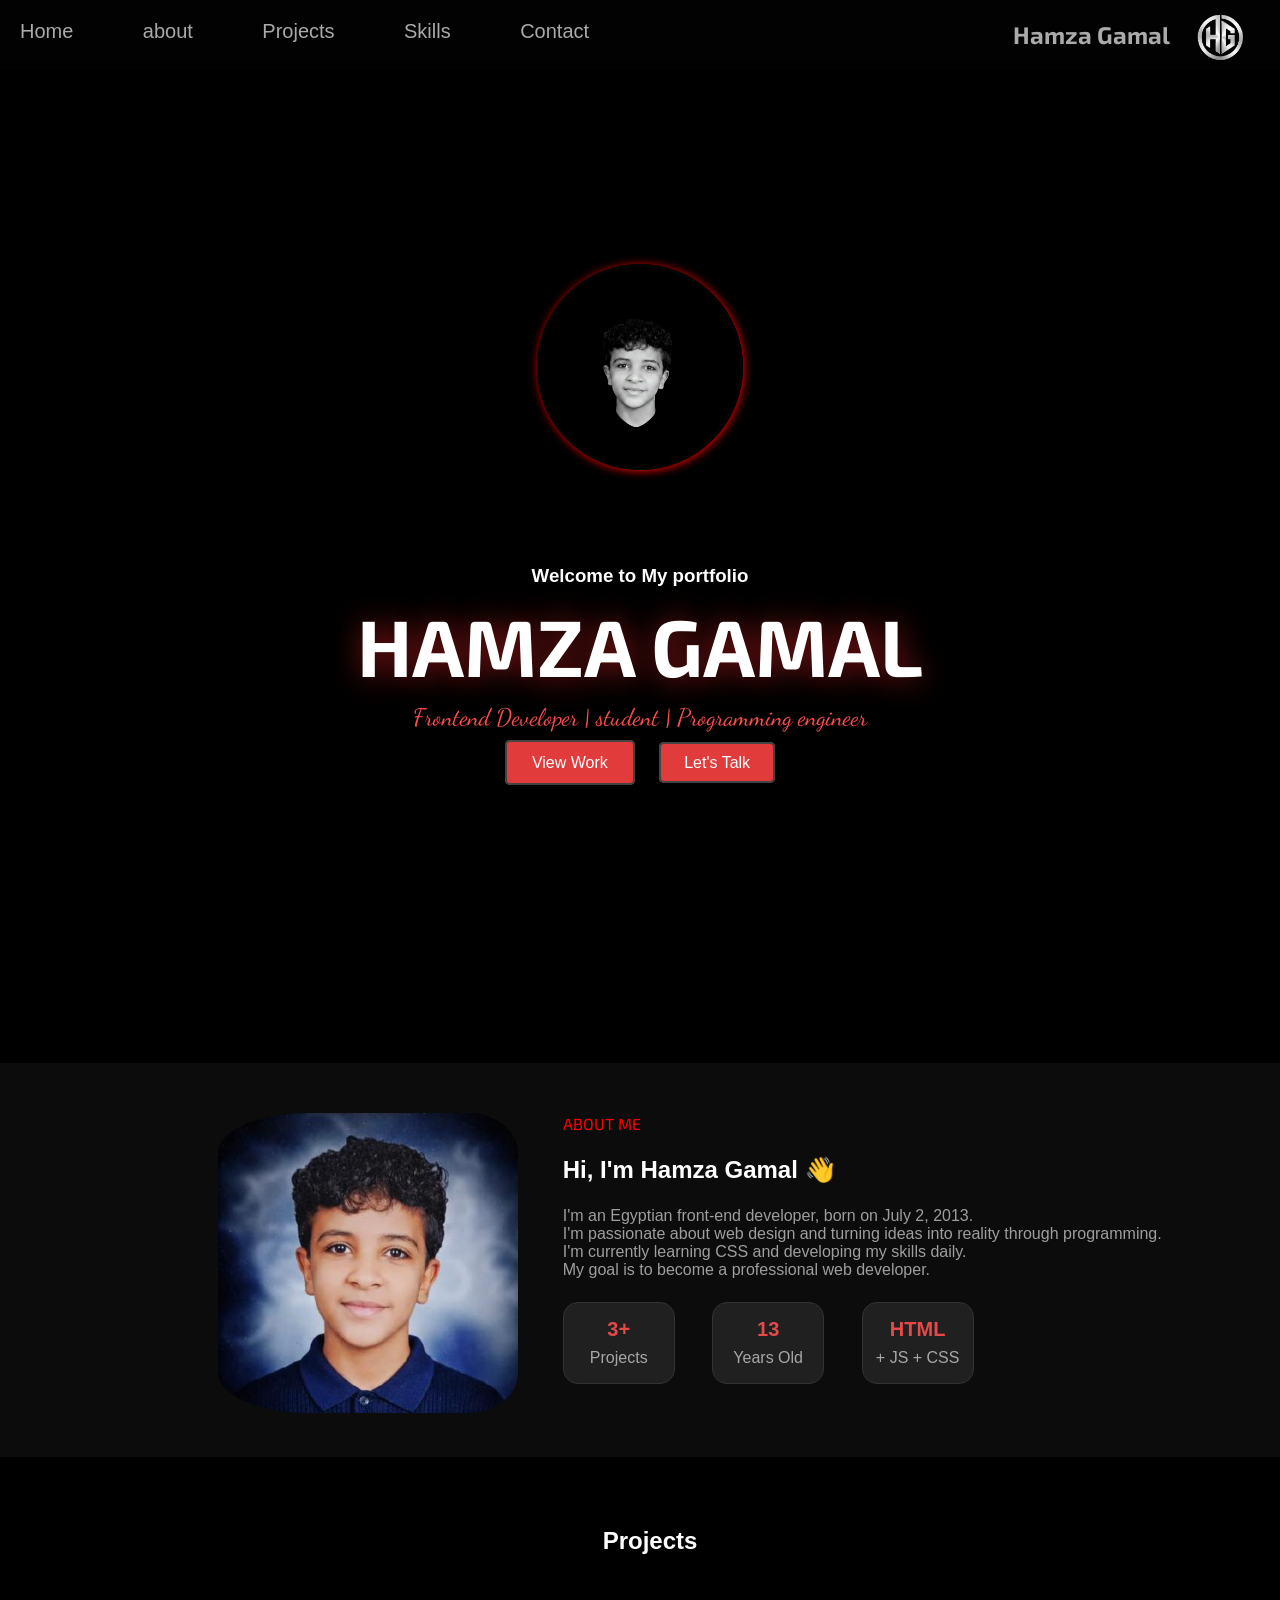
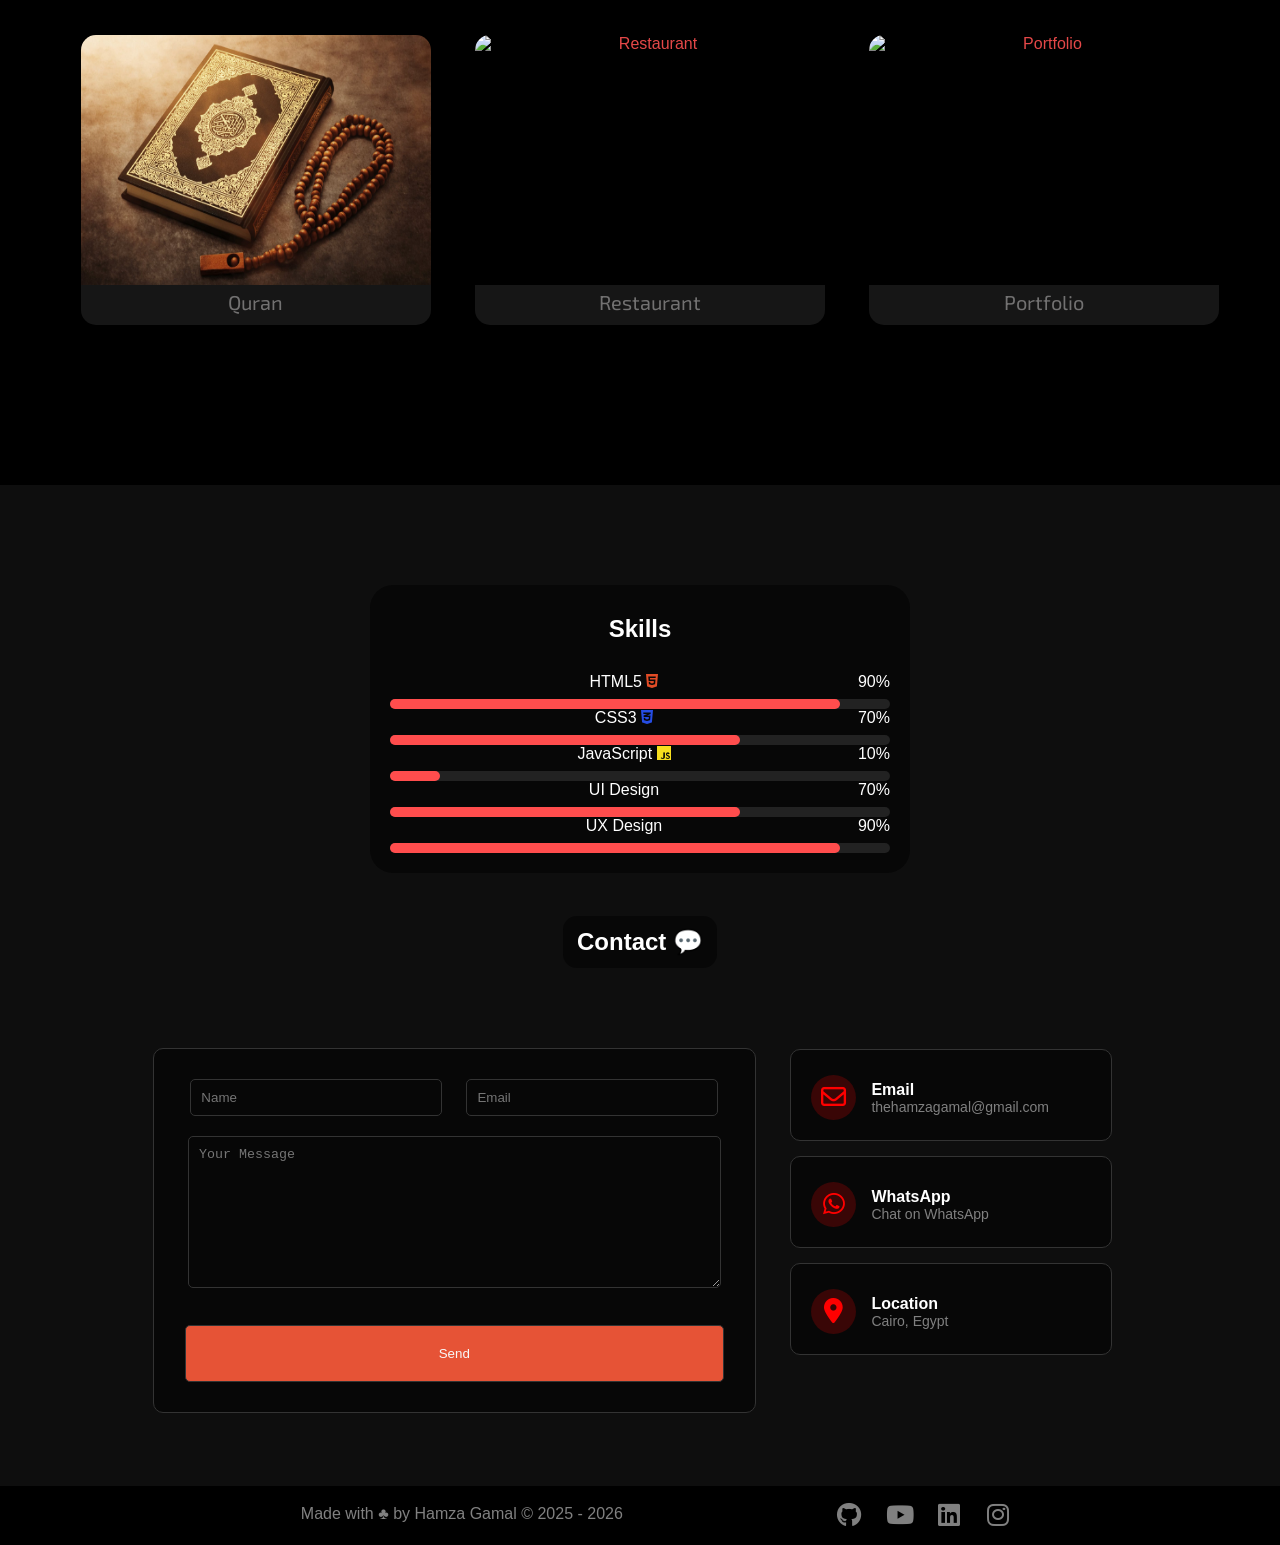
==== commit 1fc8c705: "غيرت لون جمال من الأحمر اللى ال ابيض او رماضي" ====
--- a/index.html
+++ b/index.html
@@ -26,7 +26,7 @@
     <header>
         <nav class="navbar">
             <div class="logo">
-                <a id="#Home" href="https://hamza-gamal.github.io/portfolio/">Hamza <span style="color: #e54848;">Gamal</span></a>
+                <a id="#Home" href="https://hamza-gamal.github.io/portfolio/">Hamza Gamal</a>
                 <div class="img-logo">
                     <a id="Home" href="https://hamza-gamal.github.io/portfolio/"> 
                     <img class="صوره-اللوجو" src="images/logo-white.png"alt="logo">
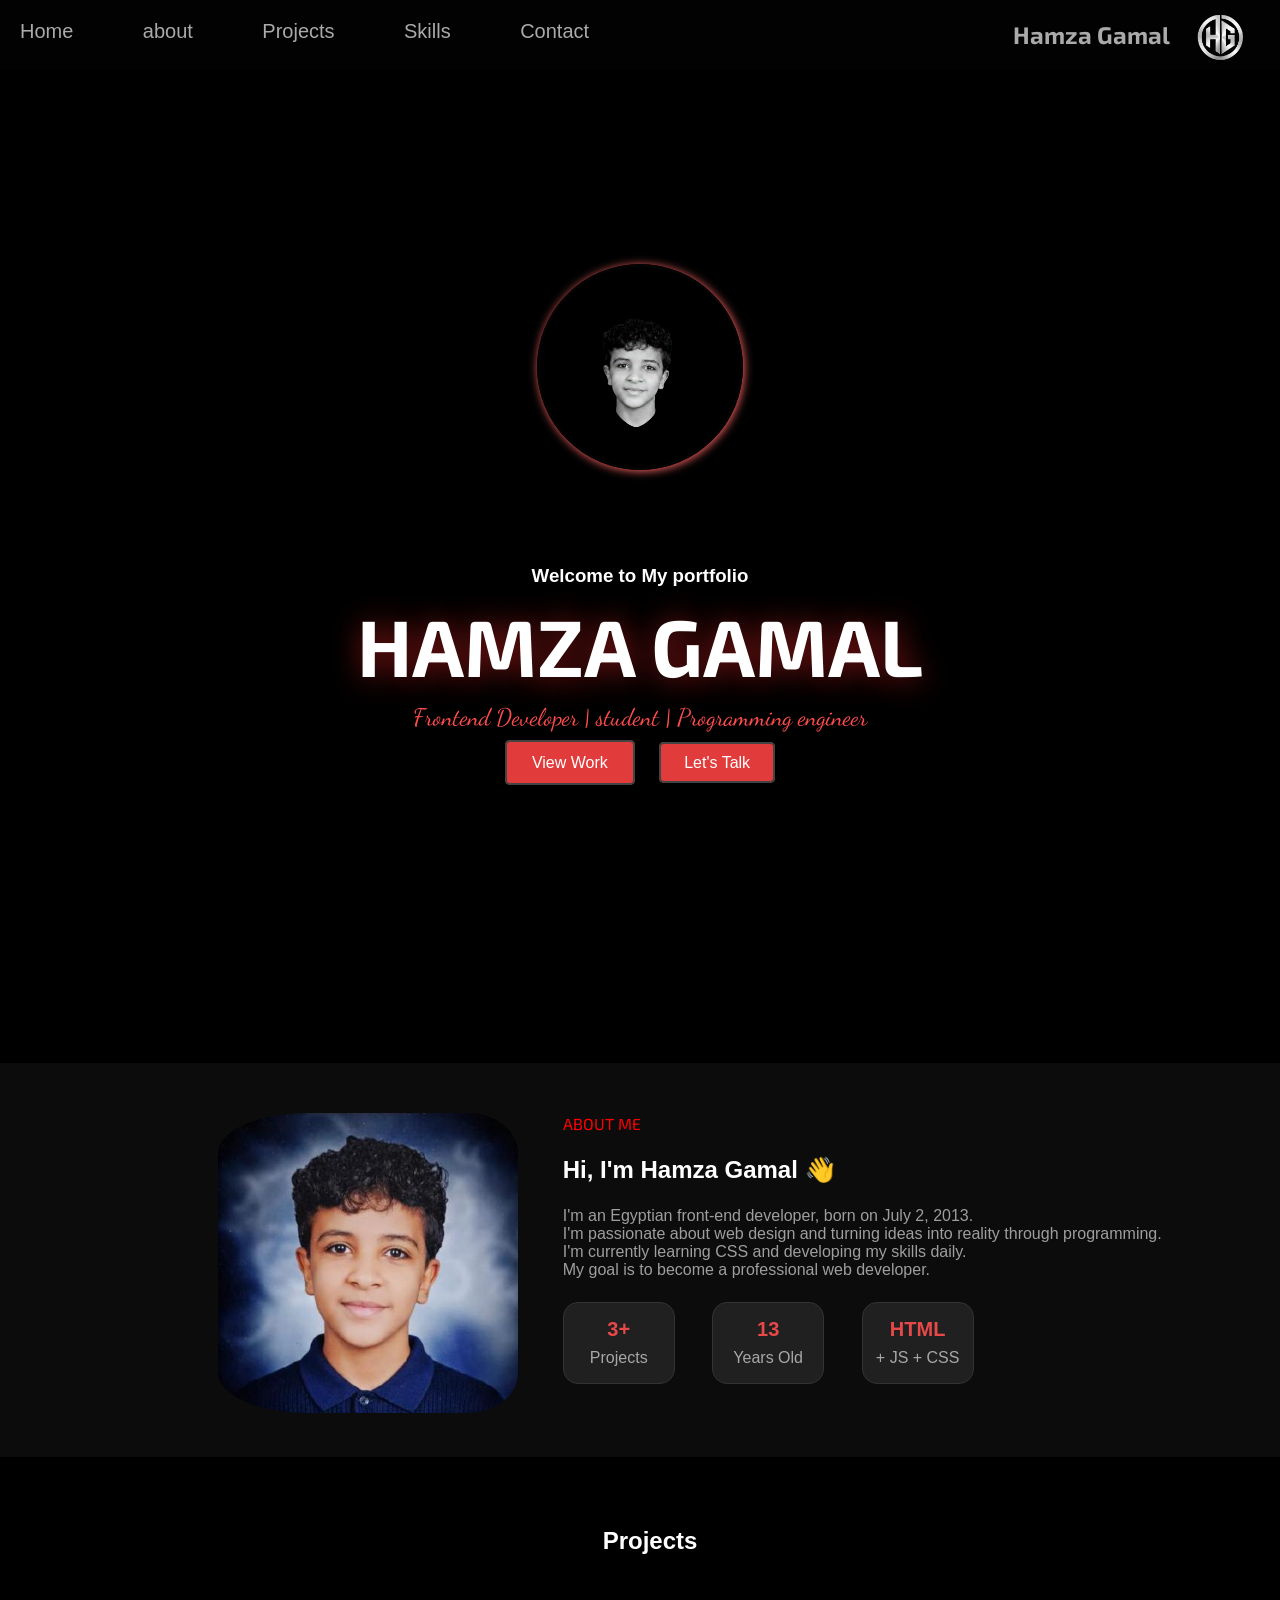
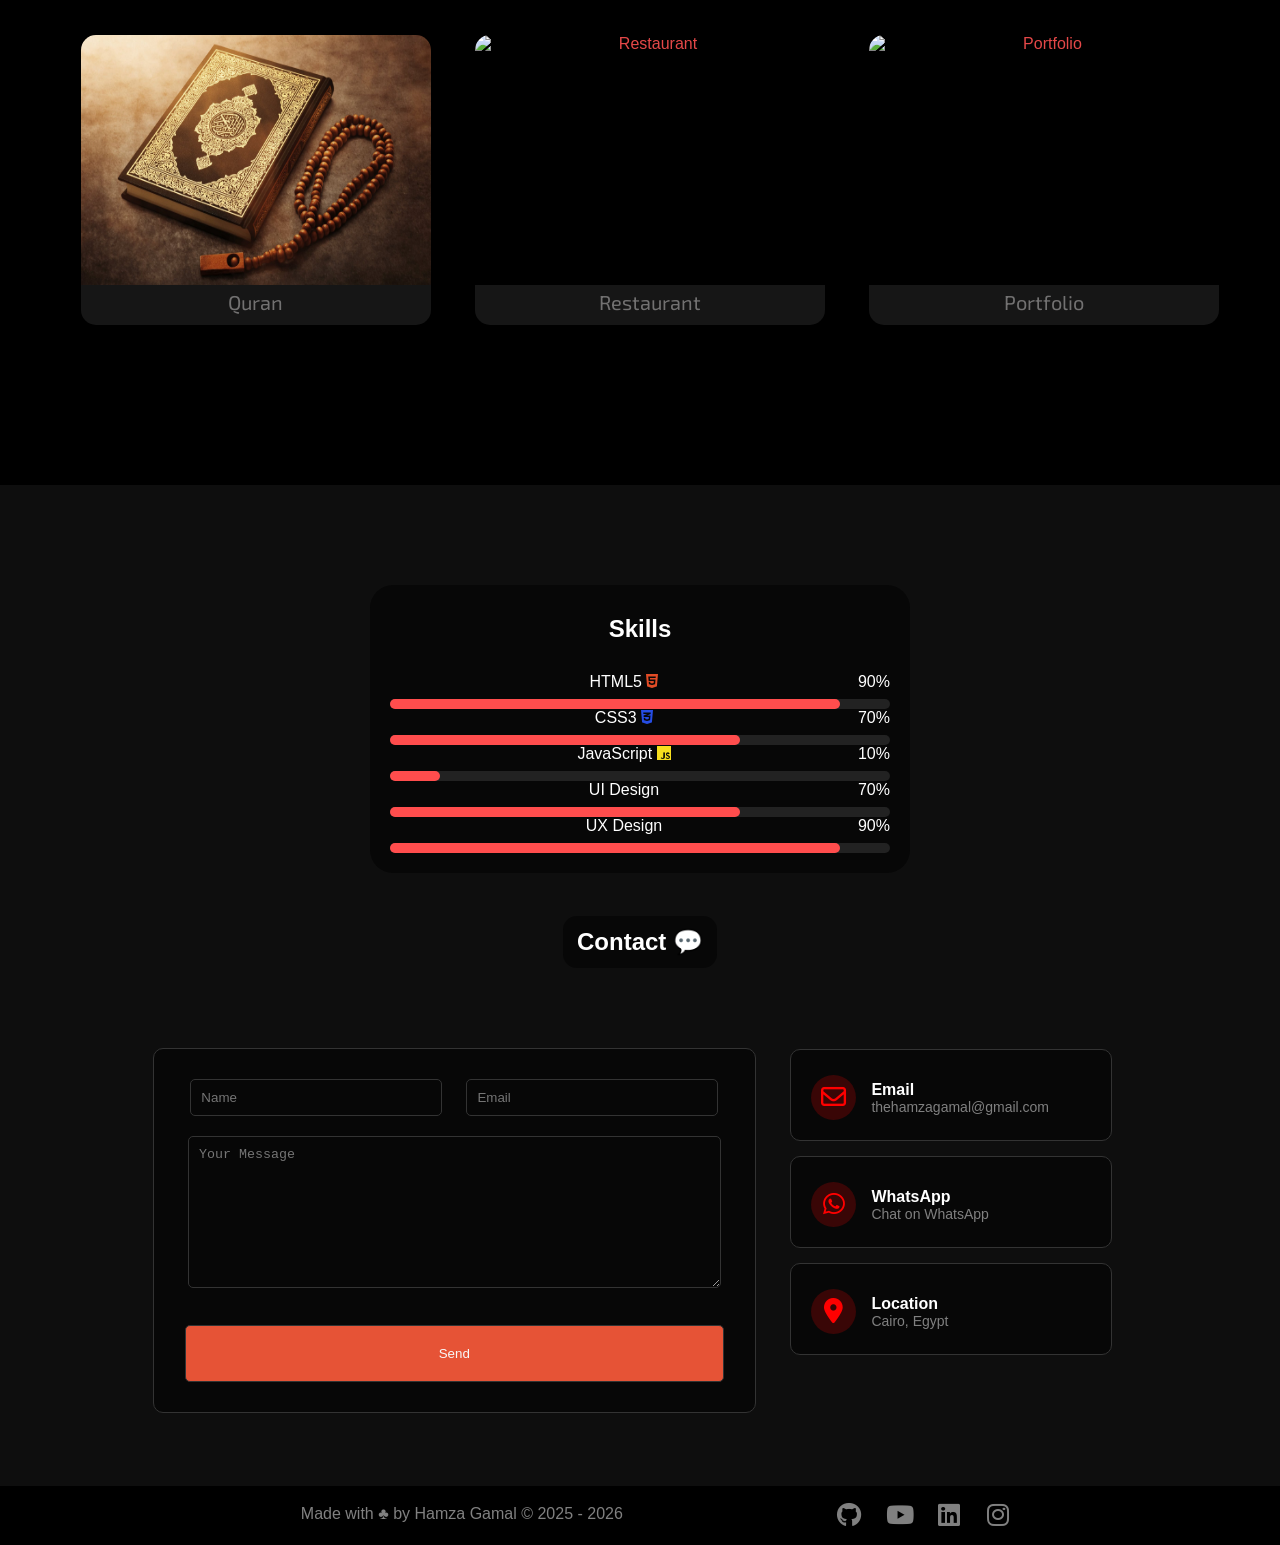
==== commit ed9bd51a: "ظبطت الدنيا" ====
--- a/index.html
+++ b/index.html
@@ -75,7 +75,7 @@
                 <p class="typewriter">Frontend Developer | student | Programming engineer</p>
                 <div class="C">
                 <a href="#Projects" class="main-btn">View Work</a>
-                <a href="#Contact" class="sec-btn">Let's Talk</a>
+                <a id="about" href="#Contact" class="sec-btn">Let's Talk</a>
                 </div>
 
             </div>
@@ -88,7 +88,7 @@
         <!-- //////////////////////////////////////////////////         ABOUT ME 🔴     //////////////////////////////////////////////// -->
 
 
-    <section id="about" class="about">
+    <section  class="about">
 
         <img class="about-dont-img img-about" src="images/275183231.jfif" alt="my image">
 
--- a/style.css
+++ b/style.css
@@ -256,7 +256,7 @@
     height: 200px;
     border-radius: 50%;
     border: #141414 solid;
-    box-shadow: 1px 1px 10px rgba(155, 26, 26);
+    box-shadow: 1px 1px 10px #ff6e6e;
     margin-top: 96px;
     transition: transform 1s 1s;    
     margin: auto;
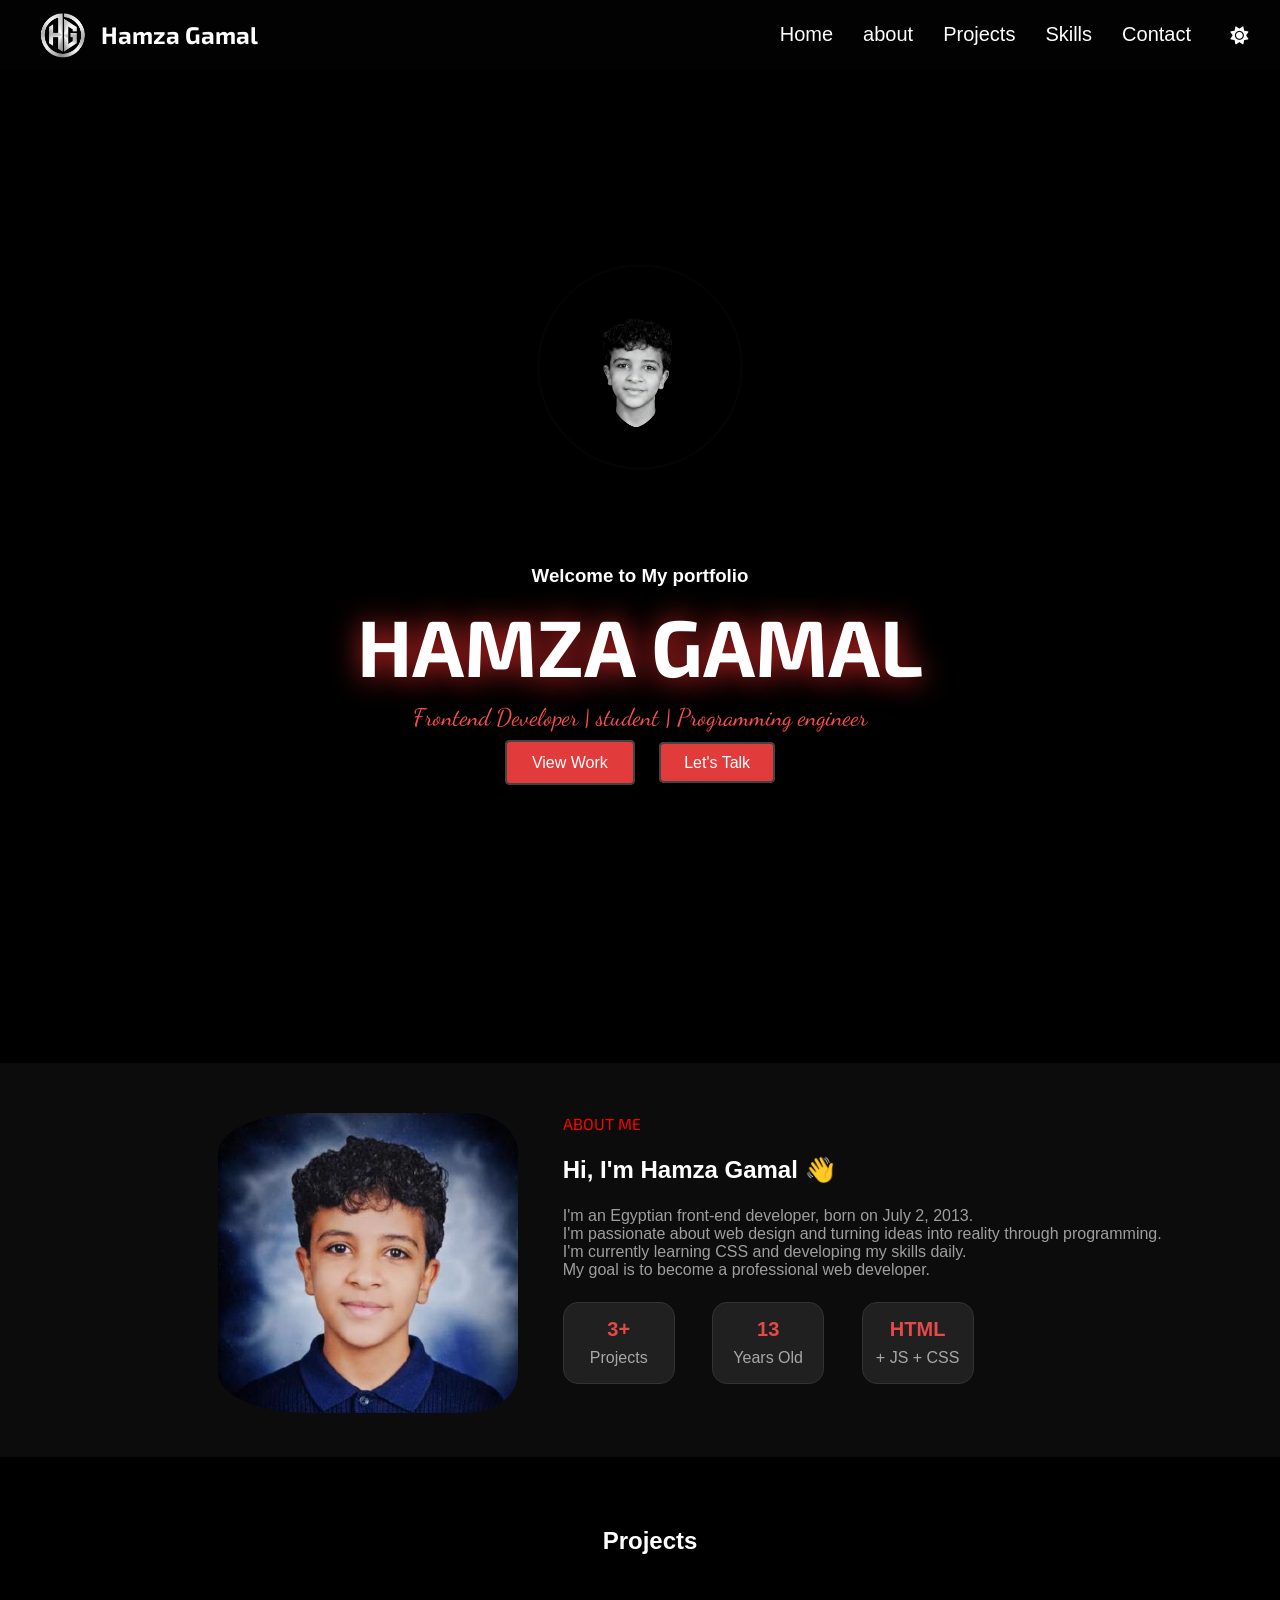
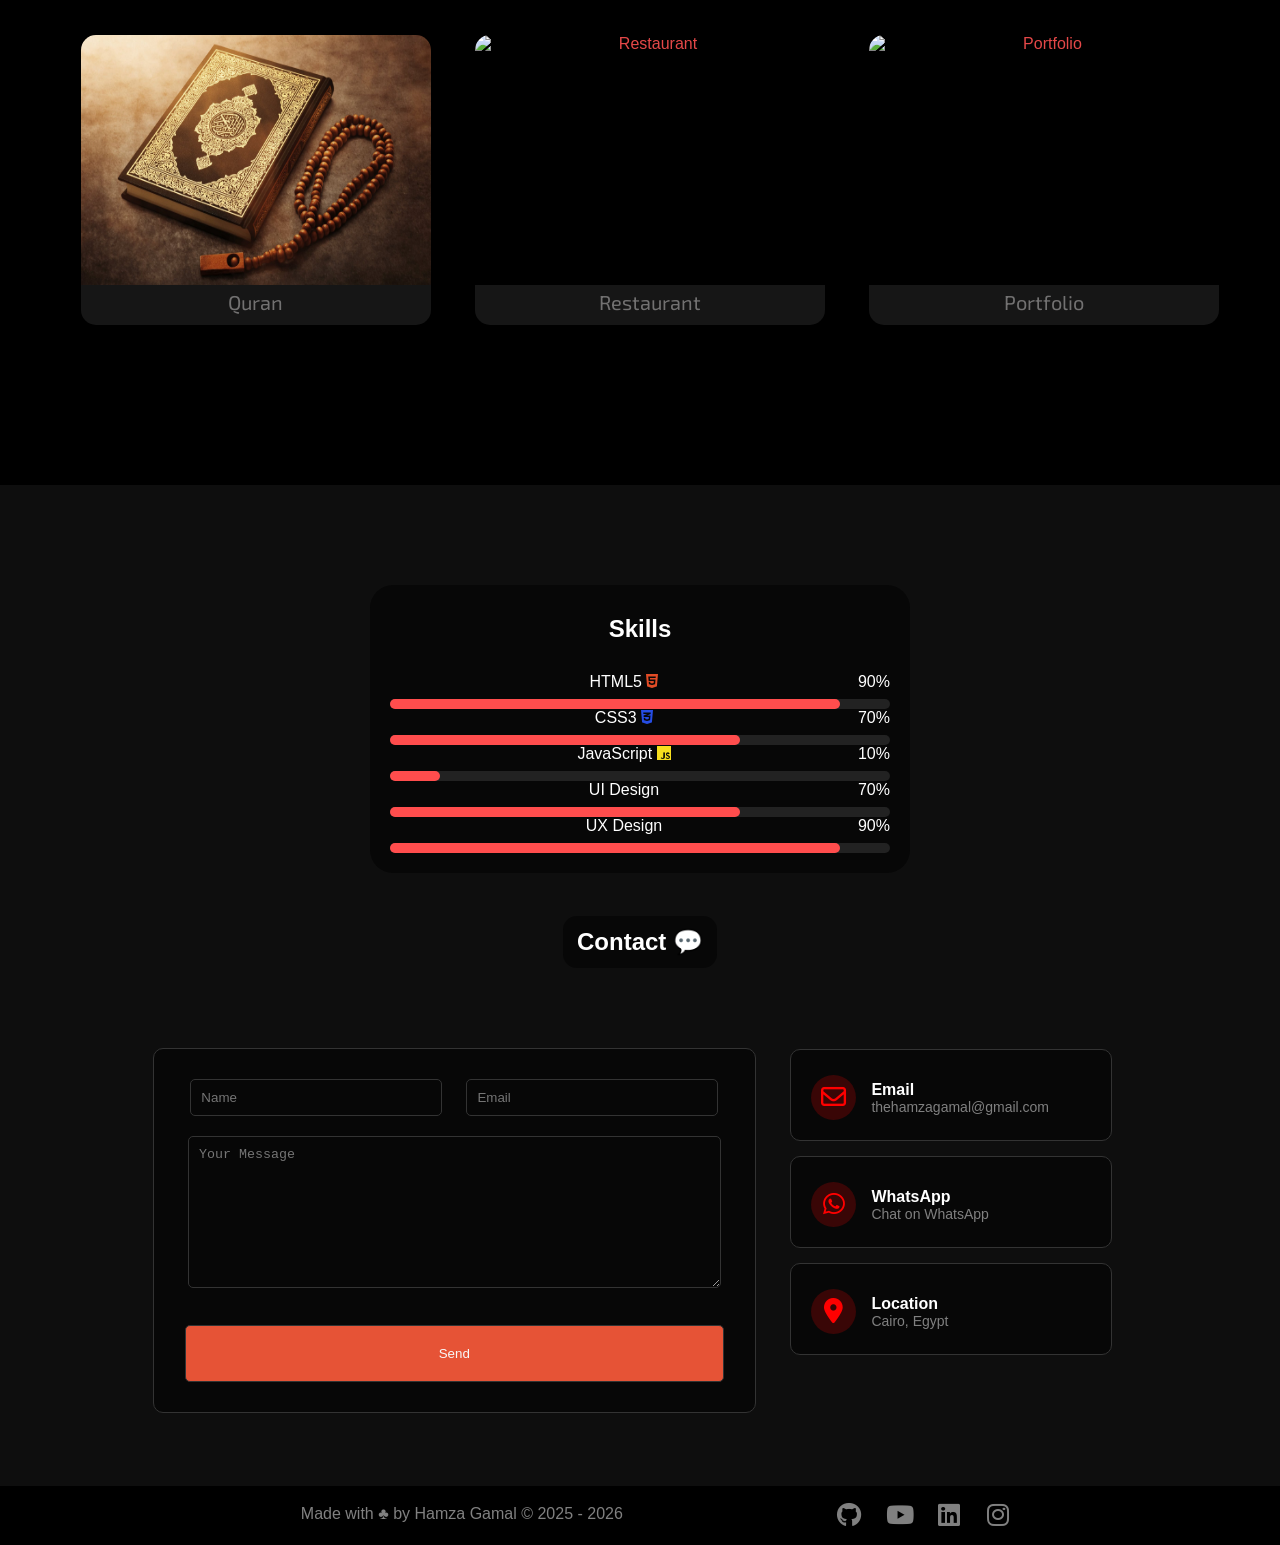
==== commit d57e5060: "عدلت تعديل كامل لل nav bar بقى من المن للشمال وحاجات كتر" ====
--- a/index.html
+++ b/index.html
@@ -26,12 +26,12 @@
     <header>
         <nav class="navbar">
             <div class="logo">
-                <a id="#Home" href="https://hamza-gamal.github.io/portfolio/">Hamza Gamal</a>
                 <div class="img-logo">
                     <a id="Home" href="https://hamza-gamal.github.io/portfolio/"> 
                     <img class="صوره-اللوجو" src="images/logo-white.png"alt="logo">
                     </a> 
                 </div> 
+            <a  href="https://hamza-gamal.github.io/portfolio/">Hamza Gamal</a>
             </div>
 
             <span class="hamburger"><i style="margin-left: 15px ; margin-top: 7px;" class="fa-solid fa-bars"></i></span>
@@ -42,13 +42,14 @@
                 <li><a href="#Projects">Projects</a></li>
                 <li><a href="#Skills"> Skills</a></li>
                 <li><a href="#Contact">Contact </a></li>
+                <div class="sun"> <i class="fa-solid fa-sun"></i>  </div> 
+                <div class="moon">  <i class="fa-solid fa-moon"></i> </div> 
             </ul>
 
 
     <div class="stop"></div>
 
         </nav>
-             <div class="line"></div>   
 
     </header>
 
--- a/style.css
+++ b/style.css
@@ -17,9 +17,6 @@
     scroll-behavior: smooth;
     overflow-x: hidden;
     height: 100%;
-
-
-
 }
 
 * {
@@ -49,136 +46,143 @@
 
 /* //////////////////////////////////////////////////////           navbar 🔴         //////////////////////////////////////////////////////*/
 
-
-
- .Welcomeportfolio
-{
-transition: 0.4s;
-}
-.Welcomeportfolio:hover
-{
-color: tomato;
-transform: scale(1.07);
-}
+.sun
+{
+    font-size: large;
+    color: #ffffff;
+    transition: 0.5s;
+    margin-right: -40px;
+    width: 35px;
+    padding-top: 5px;
+    margin-top: 8px;
+    border-radius: 10px;
+    height: 30px;
+    text-align: center;
+}
+.moon
+{
+    display: none; 
+    transition: 0.3s;
+    color: #ffffff;
+}
+.sun:hover , .moon:hover
+{
+ background-color: rgba(255, 255, 255, 0.2);
+ color: #f83939;
+}
+
+
 .hamburger {
     display: none;
 }
 
-.nav-links a:hover {
-    color: #e54848;
-    transition: 0.4s;
-}
-
-.nav-links a {
-    color: rgb(170, 170, 170);
-}
-
-.nav-links li {
-    display: inline-block;
-    margin-left: 20px;  
-    padding-right: 5vh;
-    color: rgb(170, 170, 170);
-}
-
-.nav-links a {
-    color: rgb(170, 170, 170);
-    text-decoration: none;
-    font-size: 20px;
-}
-
-.img-logo {
-    width: 100px;
-    float: right;
-    margin-bottom: 6px;
-    padding-bottom: 10px;
-}
 .navbar {
     background: rgba(4, 4, 4, 0.6);  
     backdrop-filter: blur(15px); 
-    border-bottom: 1px #464646 solid;
-    margin-bottom: 10px;
-    height: 40px;
-    padding-top: 20px;
-    padding-bottom: 20px;
+    height: 70px;
     width: 100%;
     position: fixed;
     top: 0;
-    padding-bottom: 10px;
-    background-size: contain;
-    background-repeat: no-repeat;
-    background-position: center;
+    left: 0;
+    box-sizing: border-box; 
+    padding: 0 5%;
     z-index: 9999999;
-}
-
-
-.logo a {
-    color: rgb(170, 170, 170);
-}
+    display: flex;
+    justify-content: space-between;
+    align-items: center;
+    border-bottom: 1px solid transparent; 
+    animation: show-border linear both; 
+    animation-timeline: scroll();
+    animation-range: 0px 50px; 
+}
+
+@keyframes show-border {
+    from {
+        border-bottom-color: transparent;
+    }
+    to {
+        border-bottom-color: #4d4d4d; 
+    }
+}
+
+/* -------------------- logo (name and image) -------------------- */
 
 .logo {
+    display: flex;
+    align-items: center;
+    margin-left: -50px;
     font-size: 24px;
     font-family: "Exo 2", sans-serif;
-    margin-right: 10px;
-    float: right;
+    font-weight: bold;
+}
+
+.logo a {
+    color: #fff;
+    text-decoration: none;
+    transition: 0.4s;
+}
+
+.logo span {
+    color: #ff4d4d;
+}
+
+.img-logo {
+    width: 97px; 
+    display: flex;
+    margin-top: 5px;
+    align-items: center;
+    margin-right: -10px;
+}
+
+.صوره-اللوجو {
+    width: 100%;
+    transition: 0.2s;
 }
 
 .logo:hover a {
     color: #e54848;
-    display: inline-block;
 }
 
 .logo:hover .صوره-اللوجو {
-    transform: scale(1.1);
+    transform: scale(1.05);
     filter: brightness(0) saturate(100%) invert(35%) sepia(86%) saturate(4619%) hue-rotate(345deg) brightness(113%) contrast(80%);
 }
 
-.logo a, .صوره-اللوجو {
-    transition: 0.4s;
-}
-
-
-.صوره-اللوجو {
-    margin-top: -20px;
-}
-
-.line {
-    display: inline-block;
-    position: absolute;
-    top: 70px;
-    left: 0;
-    width: 100%;
-    height: 0.5px;
-    background-color: #000000;
-    z-index: 999999999999999999;
-}
-
-
-
-
-.logo {
-    font-size: 24px;
-    font-weight: bold;
-    font-family: 'Exo 2';
-}
-
-.logo span {
-    color: #ff4d4d;
-}
-
+/* -------------------- links -------------------- */
 .nav-links {
     list-style: none;
+    display: flex;
+    align-items: center;
+    gap: 30px;
+    margin: 0;
+    padding: 0;
 }
 
 .nav-links li {
-    margin-left: 20px;
+    margin: 0;
+    padding: 0;
 }
 
 .nav-links a {
+    color: #fff;
     text-decoration: none;
-}
-
+    font-size: 20px;
+    transition: 0.4s;
+}
+
+.nav-links a:hover {
+    color: #e54848;
+}
 
 /* //////////////////////////////////////////////////////           hero 🔴         //////////////////////////////////////////////////////*/
+.Welcomeportfolio {
+    transition: 0.4s;
+}
+
+.Welcomeportfolio:hover {
+    color: tomato;
+    transform: scale(1.05);
+}
 
 .hero {
     height: 100%;
@@ -228,7 +232,7 @@
 
 
 .Hamza_Gamal {
-    text-shadow: 1px 1px 30px rgba(155, 26, 26, 0.9);
+    text-shadow: 1px 1px 30px rgba(255, 48, 48, 0.9);
 }
 
 .image-caption:hover .image{
@@ -248,15 +252,20 @@
     transition: left 1s 1s;
     left: 0;
 }
-
-
+    
+@keyframes نبضة {
+    0%   { box-shadow: 0 0 1px #ff6e6e; }
+    50%  { box-shadow: 0 0 15px #ff6e6e; }
+    100% { box-shadow: 0 0 1px #ff6e6e; }
+}
+    
 .image {
+    animation: نبضة 2s infinite;
     width: 200px;
     filter: contrast(115%) brightness(110%) saturate(150%) ;
     height: 200px;
     border-radius: 50%;
     border: #141414 solid;
-    box-shadow: 1px 1px 10px #ff6e6e;
     margin-top: 96px;
     transition: transform 1s 1s;    
     margin: auto;
@@ -705,8 +714,12 @@
         left: 0;
         width: 100%;
         background: #111;
-    }
-
+
+    }
+    .logo
+    {
+            margin-left: -35px;
+    }
     .hamburger {
         display: block;
     }
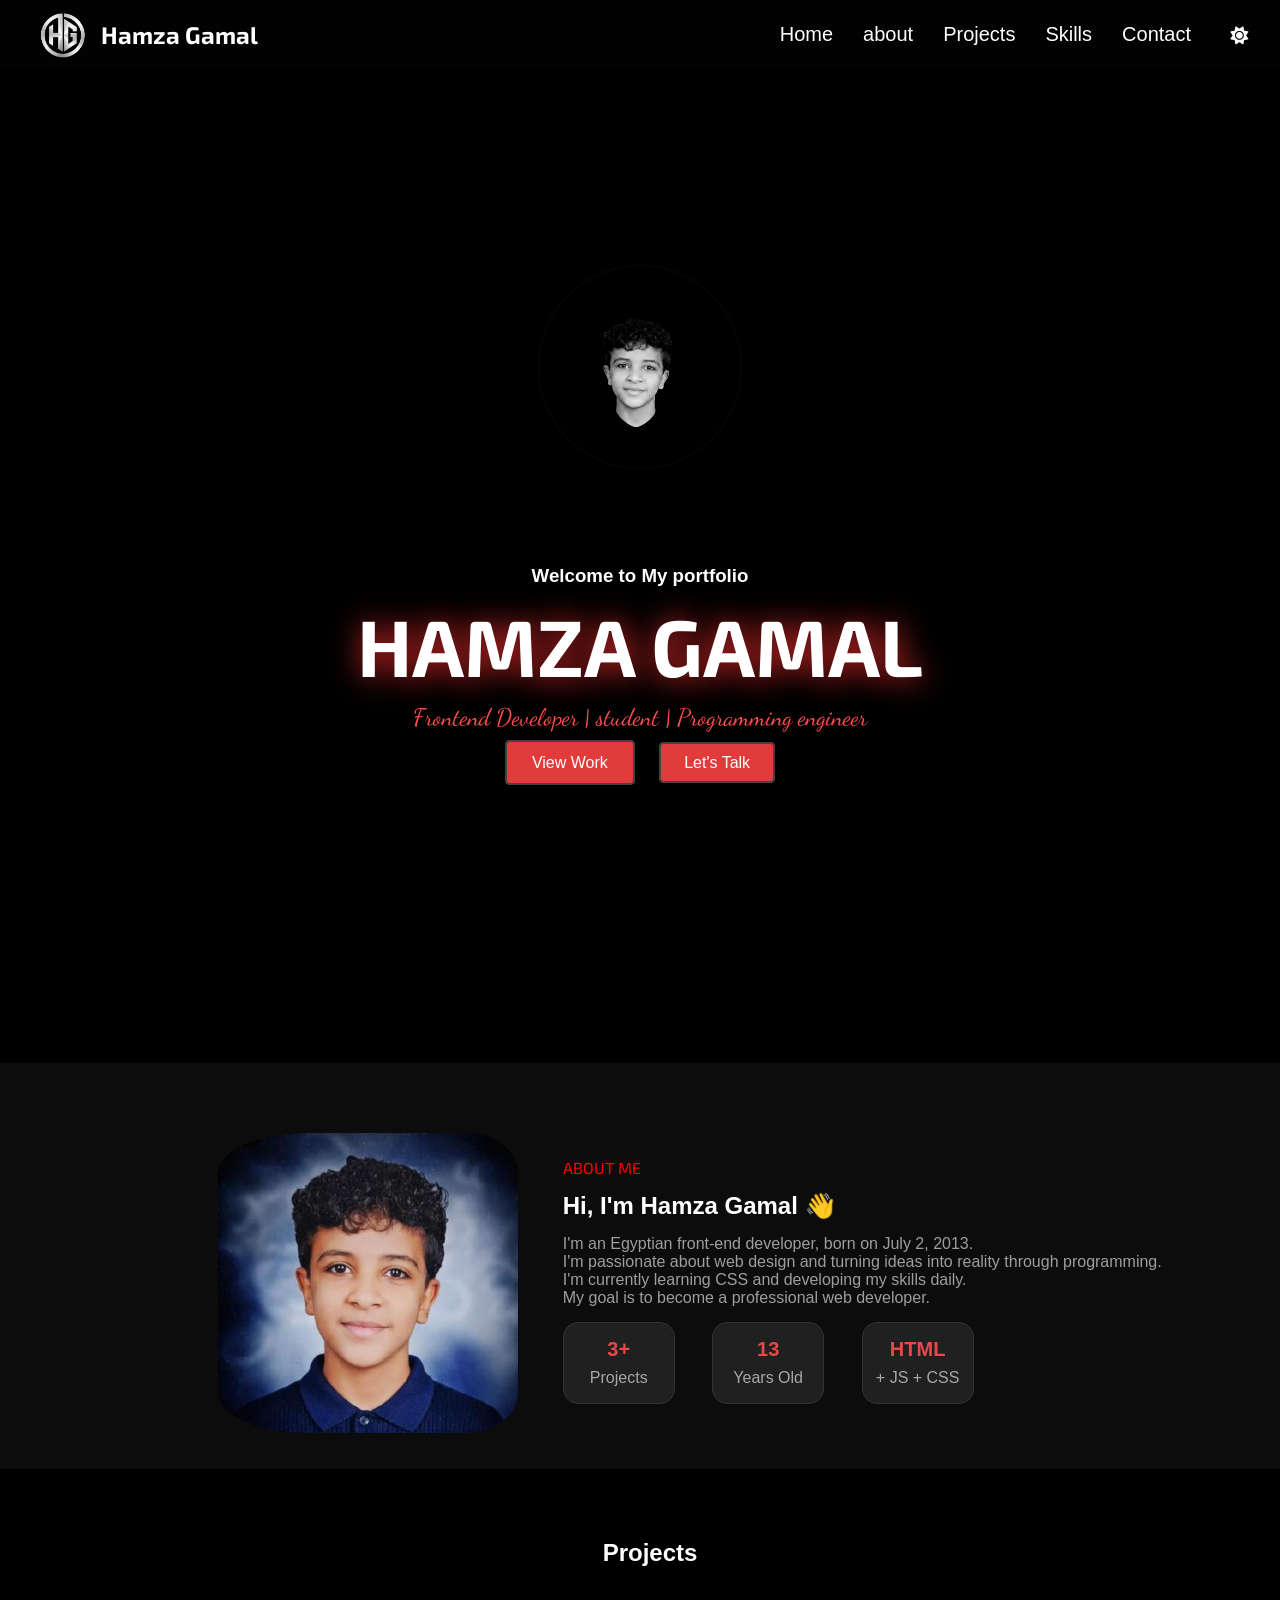
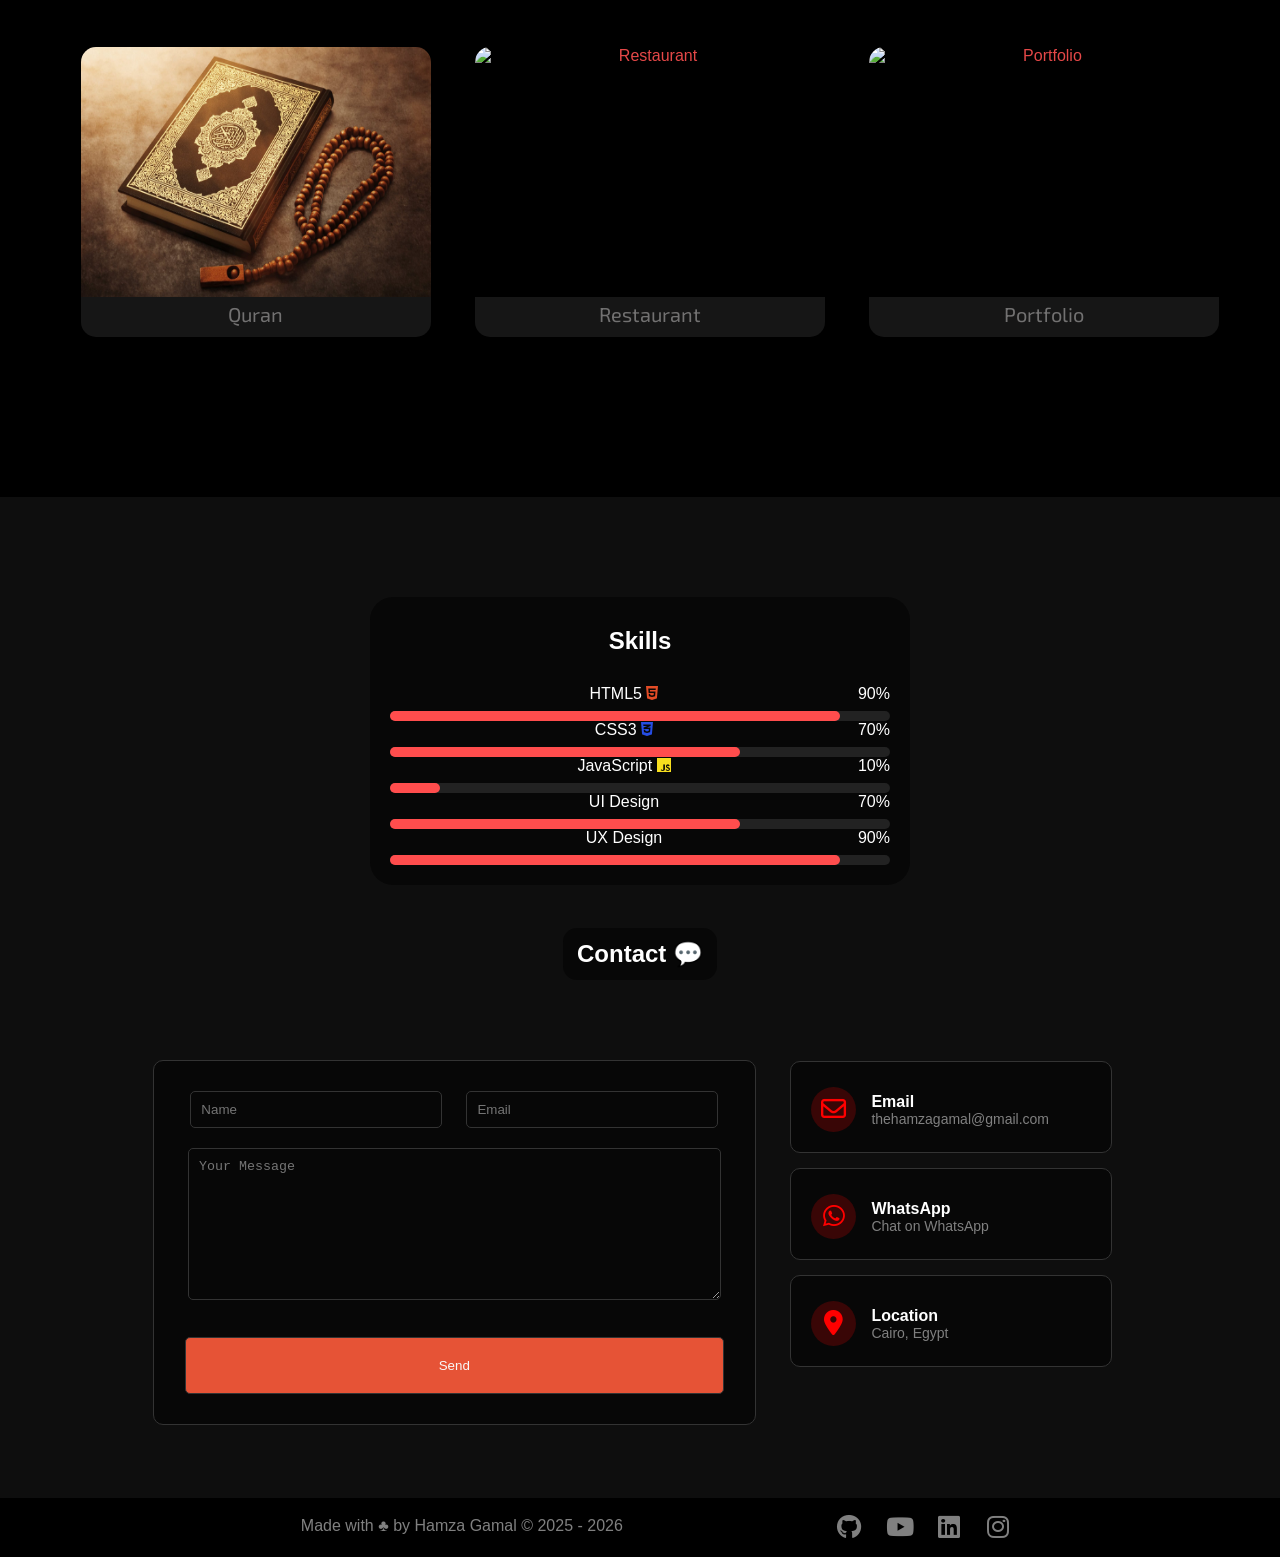
==== commit 439cb9c9: "انتهى عمل اليوم" ====
--- a/index.html
+++ b/index.html
@@ -91,7 +91,7 @@
 
     <section  class="about">
 
-        <img class="about-dont-img img-about" src="images/275183231.jfif" alt="my image">
+        <img class="about-dont-img" src="images/275183231.jfif" alt="my image">
 
         <div class="about-dont-img">
             <p class="all-not-img p1-about">ABOUT ME</p>
@@ -144,7 +144,6 @@
                 </a>
             </span>
             
-            </span>
 
         </span>
         
--- a/style.css
+++ b/style.css
@@ -67,8 +67,9 @@
 }
 .sun:hover , .moon:hover
 {
- background-color: rgba(255, 255, 255, 0.2);
- color: #f83939;
+    background-color: rgba(255, 255, 255, 0.2);
+    color: #f83939;
+    cursor: pointer;
 }
 
 
@@ -344,13 +345,12 @@
 
 /* //////////////////////////////////////////////////////           about 🔴         //////////////////////////////////////////////////////*/
 
-
 .about {
     background-size: cover;
     width: 100%;
     margin: auto;
     margin-bottom: 50px;
-    padding: 0 0 50px 50px;
+    padding: 20px 0 50px 50px;
     background-color: #0c0c0c;
     text-align: center;
 }
@@ -389,7 +389,7 @@
 {
     transform: scale(0.90);
 }
-.img-about {
+.about img {
     width: 300px;
     border-radius: 90px;
     margin-bottom: -100px;
@@ -400,7 +400,7 @@
 
 
 .all-not-img {
-    margin-bottom: 23px;
+    margin-bottom: 15px;
 }
 
 
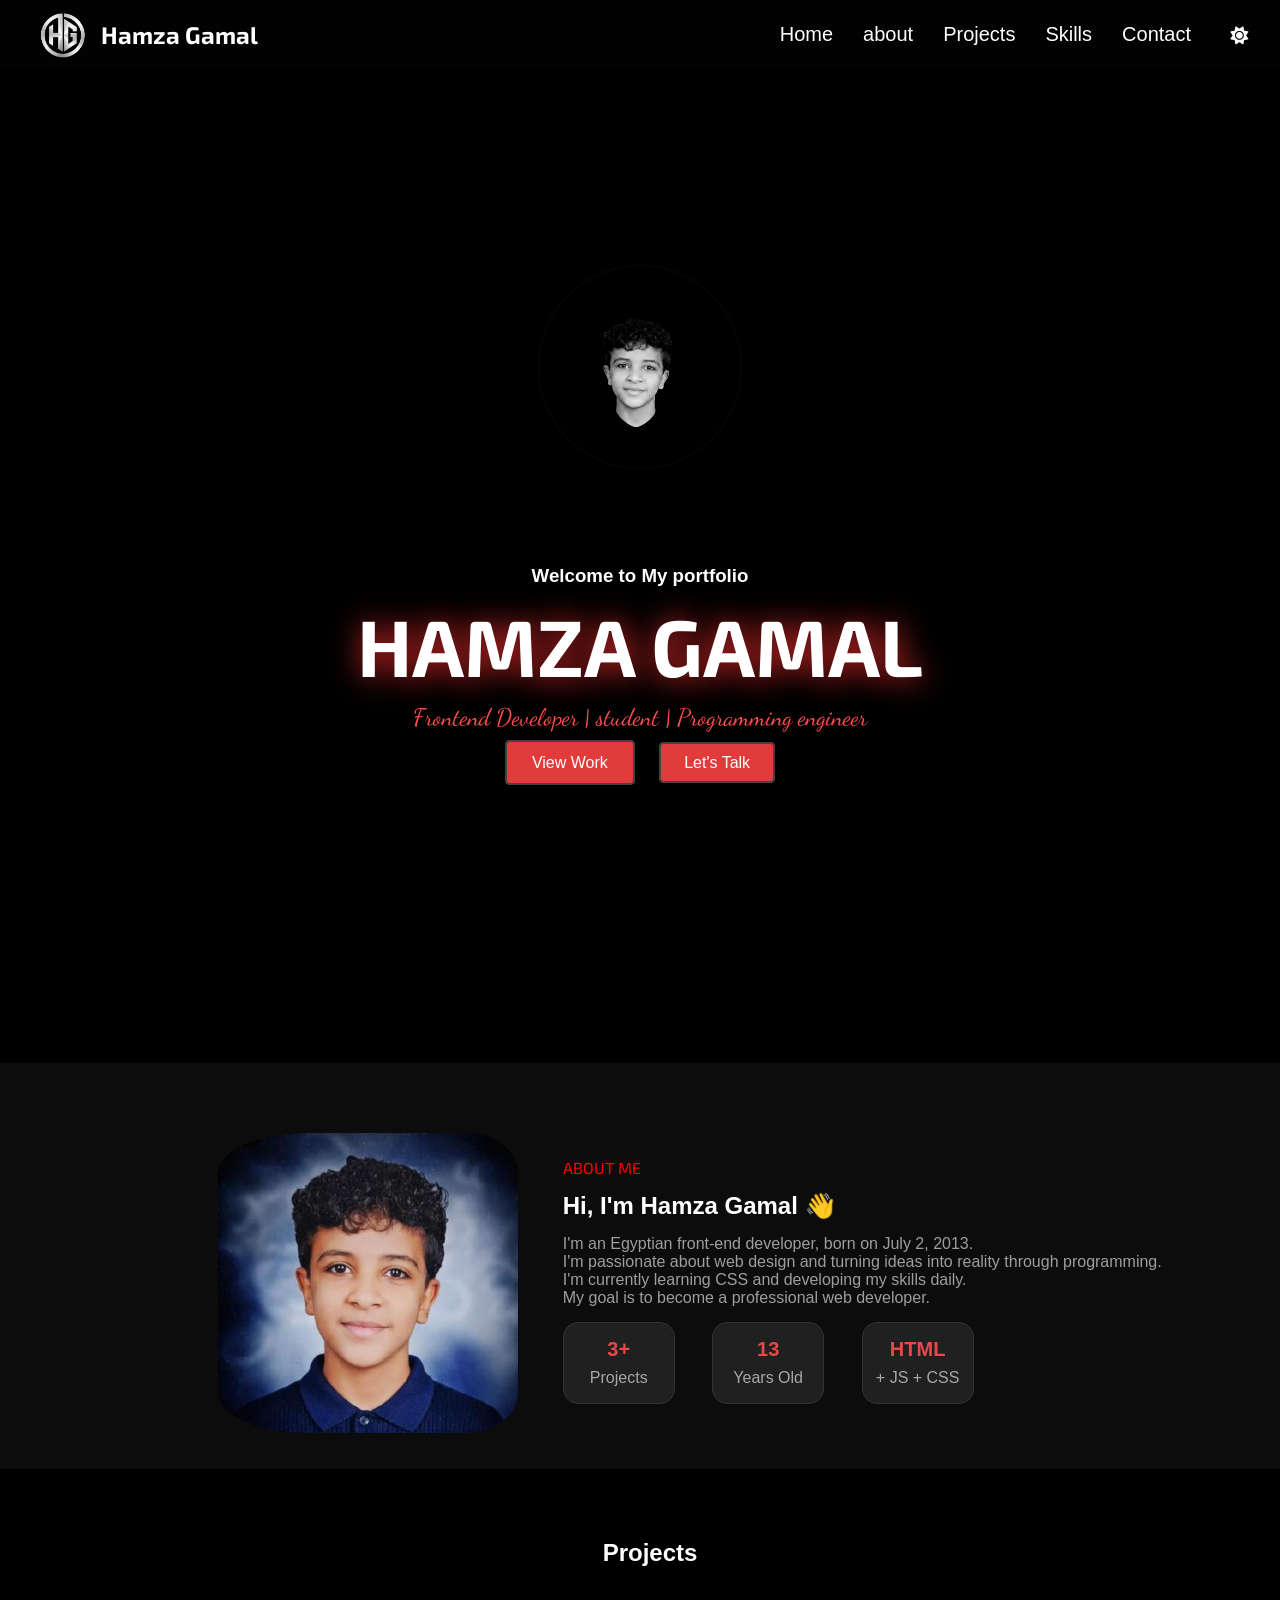
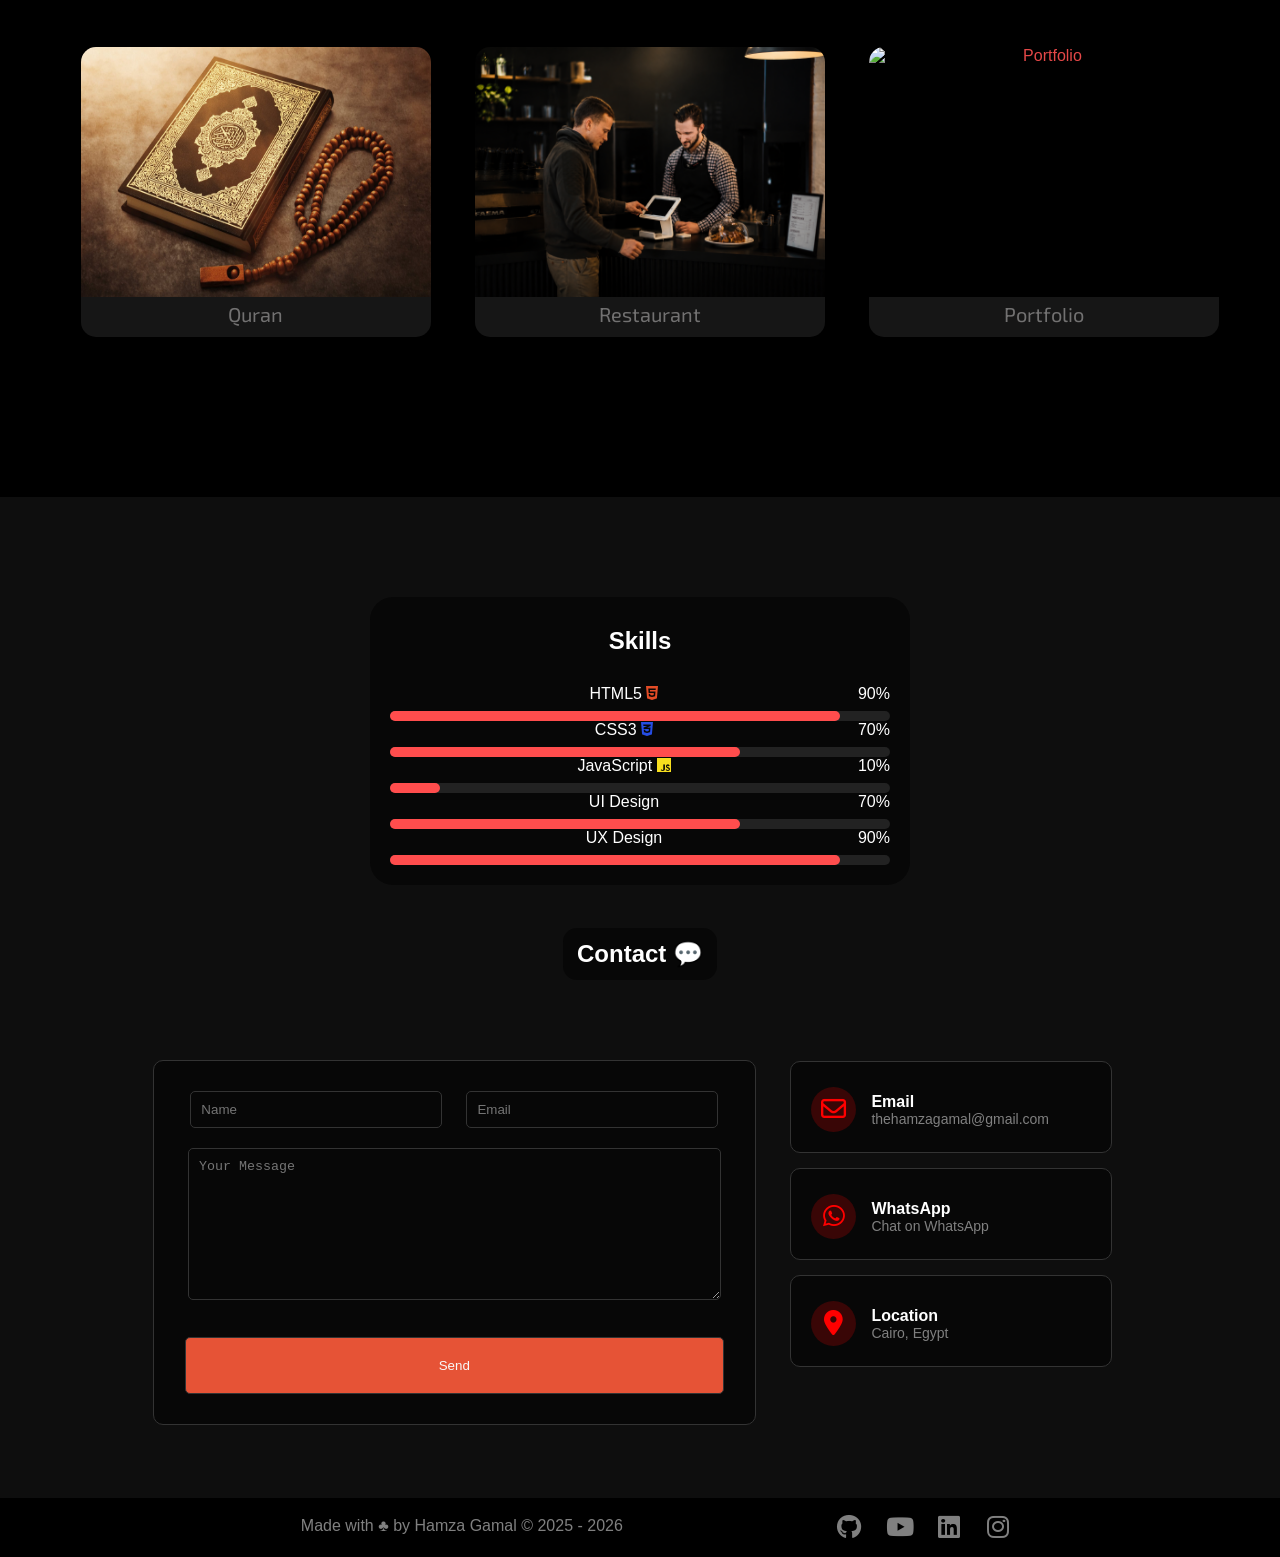
==== commit c34e923c: "غيرت اني لما المس الزراير بتاع الهيرو" ====
--- a/index.html
+++ b/index.html
@@ -42,7 +42,7 @@
                 <li><a href="#Projects">Projects</a></li>
                 <li><a href="#Skills"> Skills</a></li>
                 <li><a href="#Contact">Contact </a></li>
-                <div class="sun"> <i class="fa-solid fa-sun"></i>  </div> 
+                <div id="sun" class="sun"> <i class="fa-solid fa-sun"></i>  </div> 
                 <div class="moon">  <i class="fa-solid fa-moon"></i> </div> 
             </ul>
 
@@ -125,21 +125,21 @@
 
             <span  class="Project">
                 <a target="_blank" href="https://hamza-gamal.github.io/quran-kareem/">
-                    <img src="images/image copy 8.png" alt="Quran">
+                    <img class="Quran" src="images/image copy 8.png" alt="Quran">
                     <p>Quran</p>
                 </a>
             </span>
 
             <span class="Project">
                 <a target="_blank" href="https://hamza-gamal.github.io/restaurant/">
-                    <img src="images/image copy 9.png" alt="Restaurant">
+                    <img class="Restaurant" src="images/imageresturant.png" alt="Restaurant">
                     <p>Restaurant</p>
                 </a>
             </span>
             
             <span style="margin-bottom: 30px;" class="Project">
                 <a target="_blank" href="https://hamza-gamal.github.io/portfolio/">
-                    <img src="images/image copy 7.png" alt="Portfolio">
+                    <img class="Portfolio" src="images/image copy 7.png" alt="Portfolio">
                     <p id="Skills">Portfolio</p>
                 </a>
             </span>
--- a/style.css
+++ b/style.css
@@ -12,7 +12,7 @@
     font-family: 'Segoe UI', Tahoma, Geneva, Verdana, sans-serif;
     text-decoration: none;
 }
-
+ 
 html {
     scroll-behavior: smooth;
     overflow-x: hidden;
@@ -321,6 +321,7 @@
     background: #e23b3b;
     color: #fff;
     padding: 12px 25px;
+    transition: transform 0.3s ,  background-color 0.3S;
     text-decoration: none;
     border-radius: 5px;
     margin: 10px;   
@@ -339,7 +340,7 @@
 }
 
 .main-btn:hover , .sec-btn:hover{
-    background-color: #ec3636;
+    background-color: #d13030;
 }
 
 
@@ -466,7 +467,12 @@
     box-shadow: 0 0 25px 20px rgba(255, 77, 77, 0.6);
     border-radius: 15px;
 }
-.Project:hover img
+.Project:hover .Restaurant:hover
+{
+    filter: contrast(102%) brightness(95%) saturate(130%);
+}
+
+.Project:hover .Quran:hover , .Portfolio:hover
 {
     filter: contrast(110%) brightness(70%) saturate(120%);
 }
